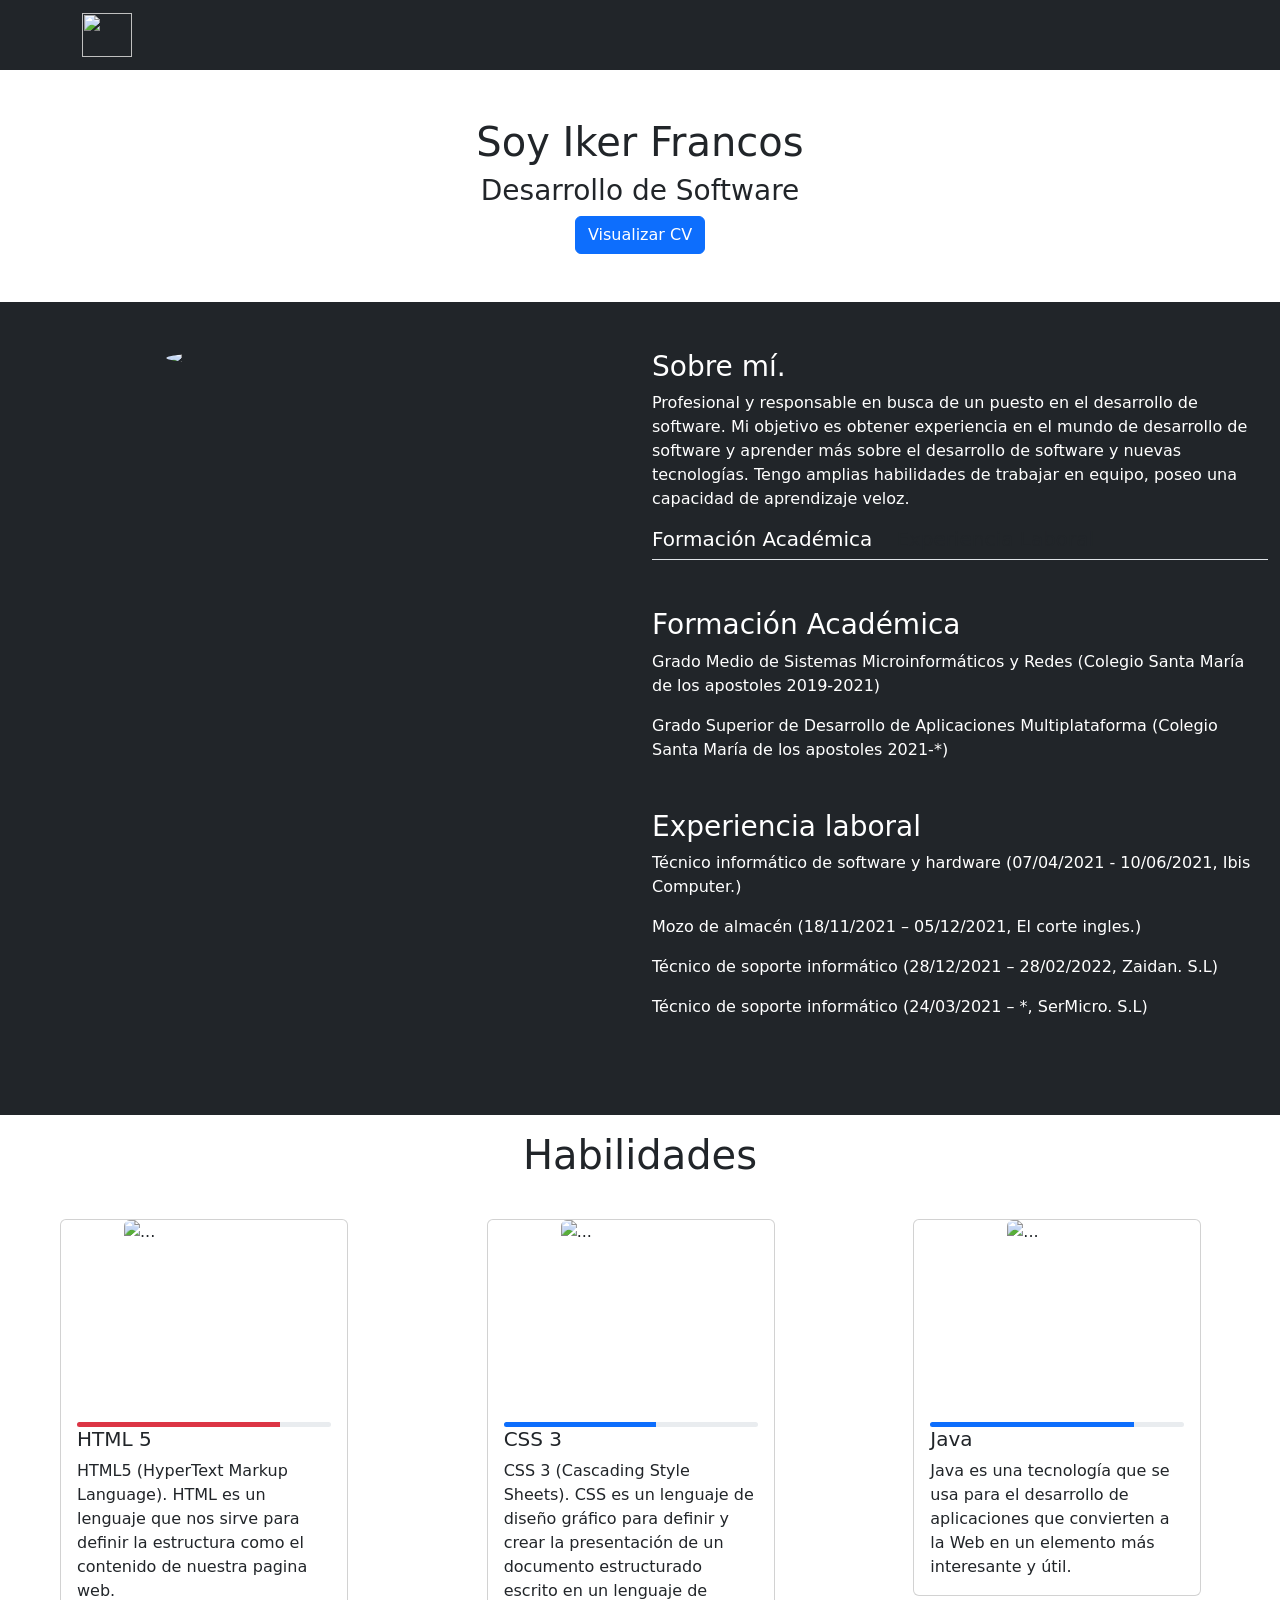
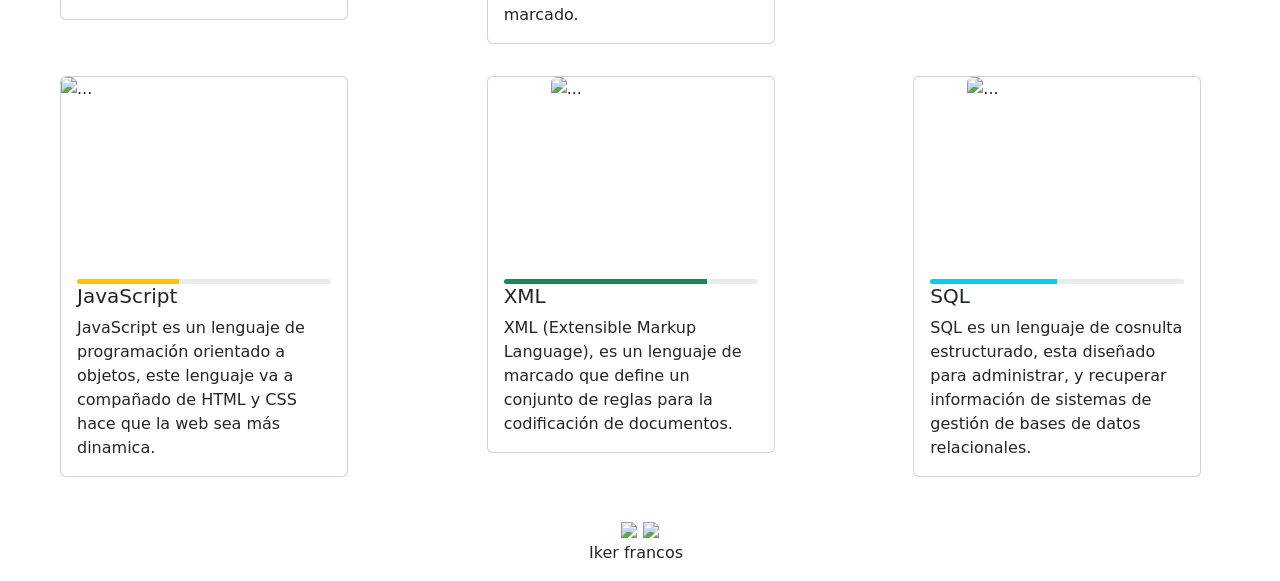
==== index.html @ 859ed900 "Cambios" ====
<!DOCTYPE html>
<html> 
<head>
    <meta charset="utf-8">
    <meta name="viewport" content="width=device-width, initial-scale=1">
    <title>Iker Francos</title>
    <link href="https://cdn.jsdelivr.net/npm/bootstrap@5.1.3/dist/css/bootstrap.min.css" rel="stylesheet" integrity="sha384-1BmE4kWBq78iYhFldvKuhfTAU6auU8tT94WrHftjDbrCEXSU1oBoqyl2QvZ6jIW3" crossorigin="anonymous">
    <link rel="stylesheet" type="text/css" href="hoja.css">
    <!-- JavaScript Bundle with Popper -->
    <script src="https://cdn.jsdelivr.net/npm/bootstrap@5.1.3/dist/js/bootstrap.bundle.min.js" integrity="sha384-ka7Sk0Gln4gmtz2MlQnikT1wXgYsOg+OMhuP+IlRH9sENBO0LRn5q+8nbTov4+1p" crossorigin="anonymous"></script>
    <script type="text/javascript" src="hoja.js"></script>
    <link rel="icon" href="iconos/iconoPrincipal.png">
</head>
<body>
    <nav class="navbar bg-dark">
        <div class="container">
          <a class="navbar-brand" href="#">
            <img src="iconos/iconoPrincipal.png" alt="" width="50" height="44">
          </a>
        </div>
    </nav>
    <div class="container-fluid" id="imagen_fondo">
        <div class="row">
            <div class="col-12 my-5 justify-content-center">
                <h1 class="text-center">Soy Iker Francos</h1>
                <h3 class="text-center">Desarrollo de Software</h3>
                <div class="d-flex justify-content-center">
                    <a  class="btn btn-primary" href="IkerFrancosBarreales.pdf" target="_blank"  download="IkerFrancosBarreales.pdf">Visualizar CV</a>
                </div>
            </div>
        </div>
    </div>


    <div class="container-fluid">
        <div class="row bg-dark">
            <div class="col-12 col-lg-6  ">
                <img src="FotoCarnet.JPG" class="rounded mx-auto d-block w-50 h-70 rounded-circle my-5">
            </div>
            <div class="col-12 col-lg-6 my-5">
                <h3 style="color: #fff;">Sobre mí.</h3>
                <p style="color: #fff;">Profesional y responsable en busca de un puesto en el desarrollo de software. Mi objetivo es obtener experiencia en el mundo de desarrollo de software y aprender más sobre el desarrollo de software y nuevas tecnologías. Tengo amplias habilidades de trabajar en equipo, poseo una capacidad de aprendizaje veloz. 
                </p>
                <ul class="nav nav-tabs" id="listaUl">
                    <li class="nav-item" style="color: #fff;" onclick="mostrarFormacion()" id="formacionTitulo"><h5>Formación Académica</h5></li>
                    <li class="nav-item px-4" onclick="mostrarExperiencia()" id="experienciaTitulo"><h5>Experiencia Laboral</h5></li>
                </ul>
                <div class="my-5" id="formacion">
                    <h3 style="color: #fff;">Formación Académica</h3>
                    <p style="color: #fff;">Grado Medio de Sistemas Microinformáticos y Redes (Colegio Santa María de los apostoles 2019-2021)</p>
                    <p style="color: #fff;">Grado Superior de Desarrollo de Aplicaciones Multiplataforma (Colegio Santa María de los apostoles 2021-*)</p>
                </div>

                <div class="my-5" id="experiencia">
                    <h3 style="color: #fff;">Experiencia laboral</h3>
                    <p style="color: #fff;">Técnico informático de software y hardware (07/04/2021 - 10/06/2021, Ibis Computer.)</p>
                    <p style="color: #fff;">Mozo de almacén (18/11/2021 – 05/12/2021, El corte ingles.)</p>
                    <p style="color: #fff;">Técnico de soporte informático (28/12/2021 – 28/02/2022, Zaidan. S.L)</p>
                    <p style="color: #fff;">Técnico de soporte informático (24/03/2021 – *, SerMicro. S.L)</p>
                </div>
            </div>
        </div>
    </div>

    <div class="container-fluid" id="imagen_fondo-habilidades">

        <div class="row">
            <div class="col-12 text-center my-3">
                <h1>Habilidades</h1> </div>
        </div>

        <div class="row">
            <div class="col-12 col-md-6 col-lg-4">
                <div class="card ms-5 my-3" style="width: 18rem;">
                    <img src="imagenes/htmlimagen.png" class="card-img-top rounded mx-auto d-block" alt="..." style="height: 186px; width: 160px; ">
                    <div class="card-body">
                        <div class="progress" style="height: 5px;">
                            <div class="progress-bar bg-danger" role="progressbar" style="width: 80%;" aria-valuenow="25" aria-valuemin="0" aria-valuemax="100"></div>
                        </div>
                        <h5 class="card-title">HTML 5</h5>
                        <p class="card-text">HTML5 (HyperText Markup Language). HTML es un lenguaje que nos sirve para definir la estructura como el contenido de nuestra pagina web.</p>
                    </div>
                </div>
            </div>
            <div class="col-12 col-md-6 col-lg-4">
                <div class="card ms-5 my-3" style="width: 18rem;">
                    <img src="imagenes/cssimagen.png" class="card-img-top rounded mx-auto d-block" alt="..." style="height: 186px; width: 140px;">
                    <div class="card-body">
                        <div class="progress" style="height: 5px;">
                            <div class="progress-bar" role="progressbar" style="width: 60%;" aria-valuenow="25" aria-valuemin="0" aria-valuemax="100"></div>
                        </div>
                        <h5 class="card-title">CSS 3</h5>
                        <p class="card-text">CSS 3 (Cascading Style Sheets). CSS es un lenguaje de diseño gráfico para definir y crear la presentación de un documento estructurado escrito en un lenguaje de marcado. </p>
                    </div>
                </div>
            </div>
            <div class="col-12 col-md-6 col-lg-4">
                <div class="card ms-5 my-3" style="width: 18rem;">
                    <img src="imagenes/Javaimagen.png" class="card-img-top rounded mx-auto d-block" alt="..." style="height: 186px; width: 100px;">

                    <div class="card-body">
                        <div class="progress" style="height: 5px;">
                            <div class="progress-bar bg-secundary" role="progressbar" style="width: 80%;" aria-valuenow="25" aria-valuemin="0" aria-valuemax="100"></div>
                        </div>
                        <h5 class="card-title">Java</h5>
                        <p class="card-text">Java es una tecnología que se usa para el desarrollo de aplicaciones que convierten a la Web en un elemento más interesante y útil.</p>
                    </div>
                </div>
            </div>
           <div class="col-12 col-md-6 col-lg-4">
            <div class="card ms-5 my-3" style="width: 18rem;">
                <img src="imagenes/javascriptimagen.png" class="card-img-top rounded mx-auto d-block" alt="..." style="height: 186px; width: 300px;">
                <div class="card-body">
                    <div class="progress" style="height: 5px;">
                        <div class="progress-bar bg-warning" role="progressbar" style="width: 40%;" aria-valuenow="25" aria-valuemin="0" aria-valuemax="100"></div>
                    </div>
                    <h5 class="card-title">JavaScript</h5>
                    <p class="card-text">JavaScript es un lenguaje de programación orientado a objetos, este lenguaje va a compañado de HTML y CSS hace que la web sea más dinamica.</p>
                </div>
              </div>
            </div>
            <div class="col-12 col-md-6 col-lg-4">
                <div class="card ms-5 my-3" style="width: 18rem;">
                    <img src="imagenes/imagenxml.png" class="card-img-top rounded mx-auto d-block" alt="..." style="height: 186px; width: 160px;">
                    <div class="card-body">
                        <div class="progress" style="height: 5px;">
                            <div class="progress-bar bg-success" role="progressbar" style="width: 80%;" aria-valuenow="25" aria-valuemin="0" aria-valuemax="100"></div>
                        </div>
                        <h5 class="card-title">XML</h5>
                        <p class="card-text">XML (Extensible Markup Language), es un lenguaje de marcado que define un conjunto de reglas para la codificación de documentos.</p>
                    </div>
                  </div>
            </div>
            <div class="col-12 col-md-6 col-lg-4">
                <div class="card ms-5 my-3" style="width: 18rem;">
                    <img src="imagenes/SQLimagen.png" class="card-img-top rounded mx-auto d-block" alt="..."style="height: 186px; width: 180px;">
                    <div class="card-body">
                        <div class="progress" style="height: 5px;">
                            <div class="progress-bar bg-info" role="progressbar" style="width: 50%;" aria-valuenow="25" aria-valuemin="0" aria-valuemax="100"></div>
                        </div>
                        <h5 class="card-title">SQL</h5>
                        <p class="card-text">SQL es un lenguaje de cosnulta estructurado, esta diseñado para administrar, y recuperar información de sistemas de gestión de bases de datos relacionales.</p>
                    </div>
                  </div>
            </div>
        </div>
    </div>
    <div class="container-fluid">
        <div class="row">
            <div class="col-12 text-center mt-4">
                <a href="https://github.com/swiker16" target="_blank"><img src="iconos/iconoGit.png"></a>
                <a href="https://www.linkedin.com/in/iker-francos-216409196/" target="_blank"><img src="iconos/iconoLinkedin.png"></a>
            </div>
            <div class="row">
                <div class="col-12 text-center mx-2">
                    <p>Iker francos</p>

                </div>
            </div>
        </div>
    </div>

</body>
</html>
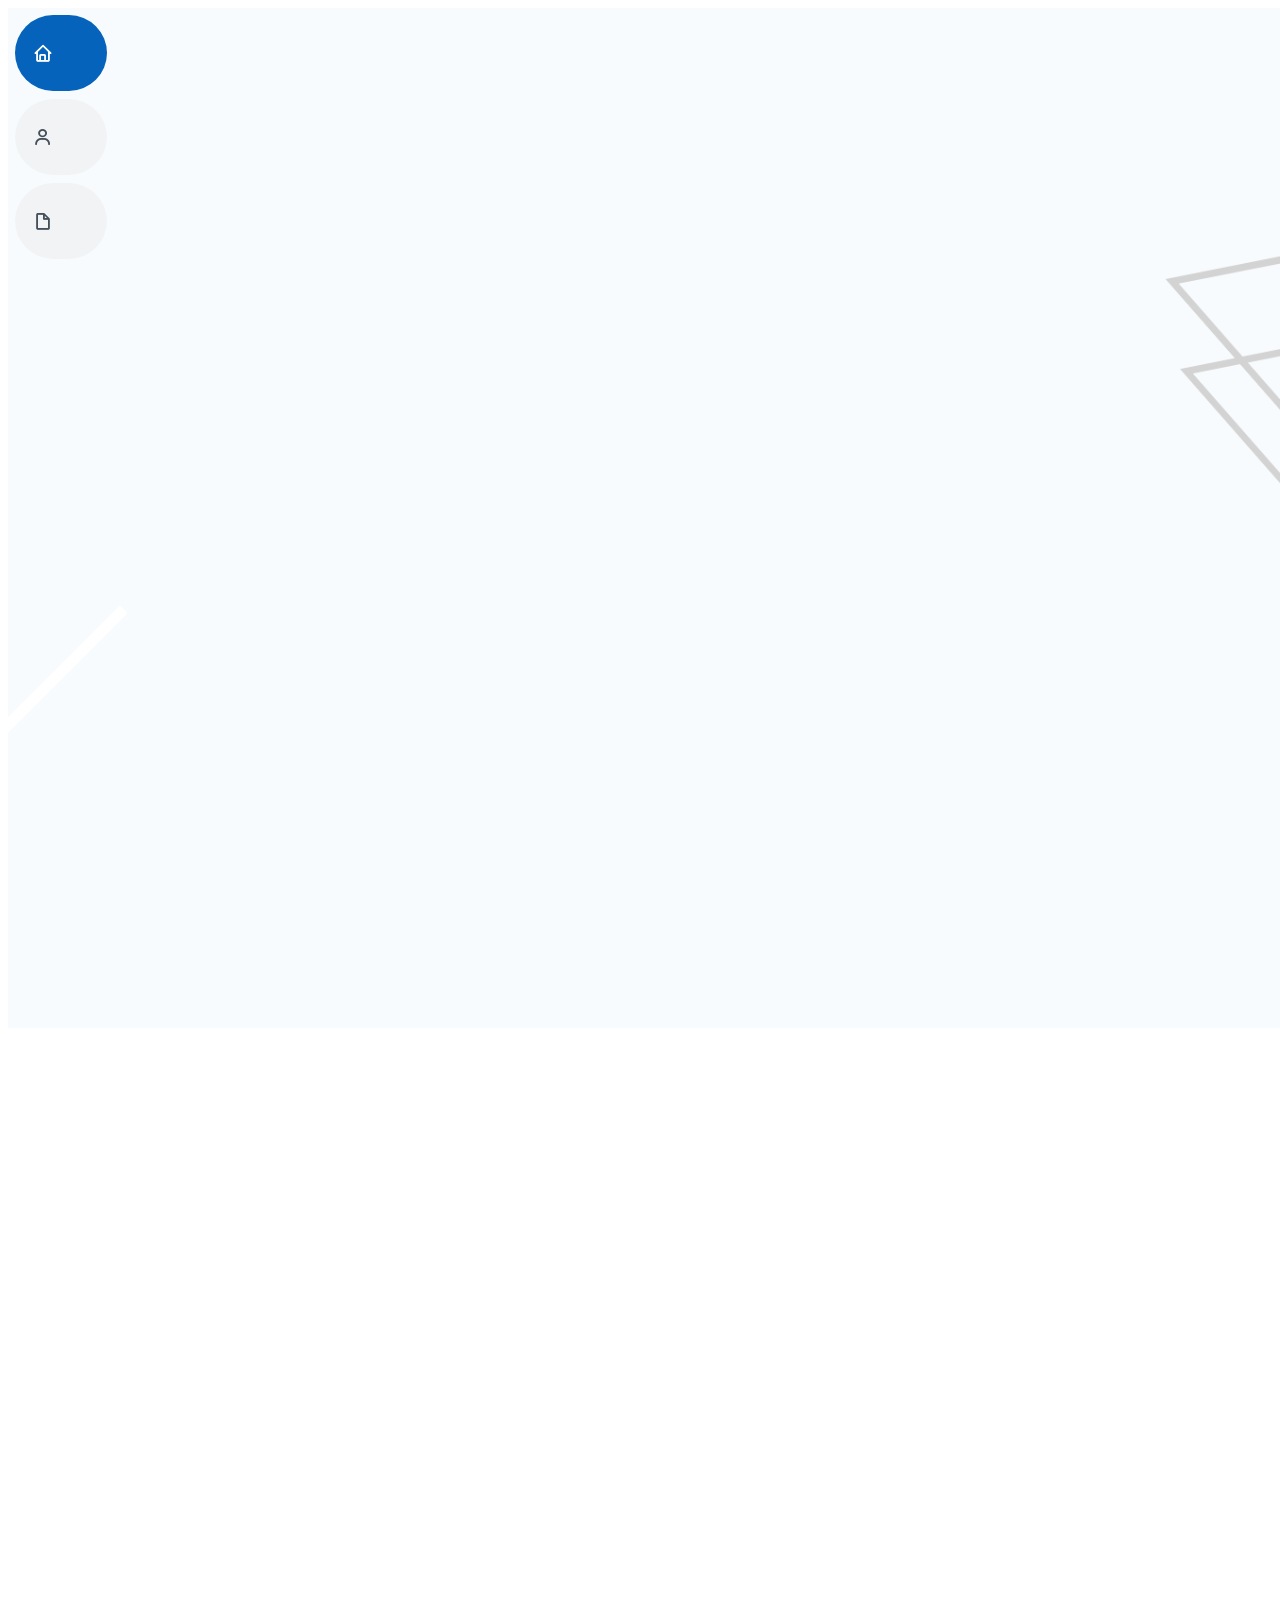
==== commit aec87112: "new portfolio" ====
--- a/index.html
+++ b/index.html
@@ -1,164 +1,268 @@
 <!DOCTYPE html>
-<html> 
+<html lang="en">
+
 <head>
-    <meta charset="utf-8">
-    <meta name="viewport" content="width=device-width, initial-scale=1">
-    <title>Iker Francos</title>
-    <link href="https://cdn.jsdelivr.net/npm/bootstrap@5.1.3/dist/css/bootstrap.min.css" rel="stylesheet" integrity="sha384-1BmE4kWBq78iYhFldvKuhfTAU6auU8tT94WrHftjDbrCEXSU1oBoqyl2QvZ6jIW3" crossorigin="anonymous">
-    <link rel="stylesheet" type="text/css" href="hoja.css">
-    <!-- JavaScript Bundle with Popper -->
-    <script src="https://cdn.jsdelivr.net/npm/bootstrap@5.1.3/dist/js/bootstrap.bundle.min.js" integrity="sha384-ka7Sk0Gln4gmtz2MlQnikT1wXgYsOg+OMhuP+IlRH9sENBO0LRn5q+8nbTov4+1p" crossorigin="anonymous"></script>
-    <script type="text/javascript" src="hoja.js"></script>
-    <link rel="icon" href="iconos/iconoPrincipal.png">
+  <meta charset="utf-8">
+  <meta content="width=device-width, initial-scale=1.0" name="viewport">
+
+  <title>Portfolio - Iker Francos</title>
+  <meta content="" name="description">
+  <meta content="" name="keywords">
+
+  <!-- Favicons -->
+  <link href="assets/img/iconoPrincipal.png" rel="icon">
+  
+
+  <!-- Google Fonts -->
+  <link href="https://fonts.googleapis.com/css?family=Open+Sans:300,300i,400,400i,600,600i,700,700i|Raleway:300,300i,400,400i,500,500i,600,600i,700,700i|Poppins:300,300i,400,400i,500,500i,600,600i,700,700i" rel="stylesheet">
+
+  <!-- Vendor CSS Files -->
+  <link href="assets/vendor/aos/aos.css" rel="stylesheet">
+  <link href="assets/vendor/bootstrap/css/bootstrap.min.css" rel="stylesheet">
+  <link href="assets/vendor/bootstrap-icons/bootstrap-icons.css" rel="stylesheet">
+  <link href="assets/vendor/boxicons/css/boxicons.min.css" rel="stylesheet">
+  <link href="assets/vendor/glightbox/css/glightbox.min.css" rel="stylesheet">
+  <link href="assets/vendor/swiper/swiper-bundle.min.css" rel="stylesheet">
+
+  <!-- Template Main CSS File -->
+  <link href="assets/css/style.css" rel="stylesheet">
+
+  <!-- =======================================================
+  * Template Name: MyResume
+  * Updated: Sep 18 2023 with Bootstrap v5.3.2
+  * Template URL: https://bootstrapmade.com/free-html-bootstrap-template-my-resume/
+  * Author: BootstrapMade.com
+  * License: https://bootstrapmade.com/license/
+  ======================================================== -->
 </head>
+
 <body>
-    <nav class="navbar bg-dark">
-        <div class="container">
-          <a class="navbar-brand" href="#">
-            <img src="iconos/iconoPrincipal.png" alt="" width="50" height="44">
-          </a>
-        </div>
-    </nav>
-    <div class="container-fluid" id="imagen_fondo">
+
+  <!-- ======= Mobile nav toggle button ======= -->
+  <!-- <button type="button" class="mobile-nav-toggle d-xl-none"><i class="bi bi-list mobile-nav-toggle"></i></button> -->
+  <i class="bi bi-list mobile-nav-toggle d-lg-none"></i>
+  <!-- ======= Header ======= -->
+  <header id="header" class="d-flex flex-column justify-content-center">
+
+    <nav id="navbar" class="navbar nav-menu">
+      <ul>
+        <li><a href="#hero" class="nav-link scrollto active"><i class="bx bx-home"></i> <span>Home</span></a></li>
+        <li><a href="#about" class="nav-link scrollto"><i class="bx bx-user"></i> <span>About</span></a></li>
+        <li><a href="#resume" class="nav-link scrollto"><i class="bx bx-file-blank"></i> <span>Resume</span></a></li>
+      </ul>
+    </nav><!-- .nav-menu -->
+
+  </header><!-- End Header -->
+
+  <!-- ======= Hero Section ======= -->
+  <section id="hero" class="d-flex flex-column justify-content-center">
+    <div class="container" data-aos="zoom-in" data-aos-delay="100">
+      <h1>Iker Francos</h1>
+      <p>I'm <span class="typed" data-typed-items="Developer Software, Web Developer"></span></p>
+      <div class="social-links">
+        <a href="https://www.linkedin.com/in/iker-francos-216409196/" target="_blank" class="linkedin"><i class="bx bxl-linkedin"></i></a>
+      </div>
+    </div>
+  </section><!-- End Hero -->
+
+  <main id="main">
+
+    <!-- ======= About Section ======= -->
+    <section id="about" class="about">
+      <div class="container" data-aos="fade-up">
+
+        <div class="section-title">
+          <h2>About</h2>
+          <p class="my-4">I consider myself a proactive person, I really like to learn new technologies and work in a team, 
+            flexibility when it comes to constant environmental changes, responsibility, 
+            self-taught and commitment to the team, willing to face new challenges with the aim of continuing to grow.</p>
+
+            <p class="my-4">My training focusses more on software development more specifically on the web, 
+              but I am also passionate about the world of mobile and desktop application development,
+               that's why I like to have training in everything.</p>
+            
+            <p class="my-4">The goal I want to achieve is to have experience in the world of development and create a large base of the knowledge acquired.</p>
+        </div>
+
         <div class="row">
-            <div class="col-12 my-5 justify-content-center">
-                <h1 class="text-center">Soy Iker Francos</h1>
-                <h3 class="text-center">Desarrollo de Software</h3>
-                <div class="d-flex justify-content-center">
-                    <a  class="btn btn-primary" href="IkerFrancosBarreales.pdf" target="_blank"  download="IkerFrancosBarreales.pdf">Visualizar CV</a>
-                </div>
-            </div>
-        </div>
-    </div>
-
-
-    <div class="container-fluid">
-        <div class="row bg-dark">
-            <div class="col-12 col-lg-6  ">
-                <img src="FotoCarnet.JPG" class="rounded mx-auto d-block w-50 h-70 rounded-circle my-5">
-            </div>
-            <div class="col-12 col-lg-6 my-5">
-                <h3 style="color: #fff;">Sobre mí.</h3>
-                <p style="color: #fff;">Profesional y responsable en busca de un puesto en el desarrollo de software. Mi objetivo es obtener experiencia en el mundo de desarrollo de software y aprender más sobre el desarrollo de software y nuevas tecnologías. Tengo amplias habilidades de trabajar en equipo, poseo una capacidad de aprendizaje veloz. 
-                </p>
-                <ul class="nav nav-tabs" id="listaUl">
-                    <li class="nav-item" style="color: #fff;" onclick="mostrarFormacion()" id="formacionTitulo"><h5>Formación Académica</h5></li>
-                    <li class="nav-item px-4" onclick="mostrarExperiencia()" id="experienciaTitulo"><h5>Experiencia Laboral</h5></li>
+          <div class="col-lg-4">
+            <img src="assets/img/perfil.jpg" class="img-fluid px-5" alt="">
+          </div>
+          <div class="col-lg-8 pt-4 pt-lg-0 content">
+            <h3>Developer Software &amp; Web Developer.</h3>
+            <div class="row my-5">
+              <div class="col-lg-6">
+                <ul>
+                  <li><i class="bi bi-chevron-right"></i> <strong>Birthday:</strong> <span>26 December 2002</span></li>
+                  <li><i class="bi bi-chevron-right"></i> <strong>City:</strong> <span>Leganés, Madrid, Spain</span></li>
+                  <li><i class="bi bi-chevron-right"></i> <strong>Phone:</strong> <span>+34 633 74 82 07</span></li>
                 </ul>
-                <div class="my-5" id="formacion">
-                    <h3 style="color: #fff;">Formación Académica</h3>
-                    <p style="color: #fff;">Grado Medio de Sistemas Microinformáticos y Redes (Colegio Santa María de los apostoles 2019-2021)</p>
-                    <p style="color: #fff;">Grado Superior de Desarrollo de Aplicaciones Multiplataforma (Colegio Santa María de los apostoles 2021-*)</p>
-                </div>
-
-                <div class="my-5" id="experiencia">
-                    <h3 style="color: #fff;">Experiencia laboral</h3>
-                    <p style="color: #fff;">Técnico informático de software y hardware (07/04/2021 - 10/06/2021, Ibis Computer.)</p>
-                    <p style="color: #fff;">Mozo de almacén (18/11/2021 – 05/12/2021, El corte ingles.)</p>
-                    <p style="color: #fff;">Técnico de soporte informático (28/12/2021 – 28/02/2022, Zaidan. S.L)</p>
-                    <p style="color: #fff;">Técnico de soporte informático (24/03/2021 – *, SerMicro. S.L)</p>
-                </div>
-            </div>
-        </div>
-    </div>
-
-    <div class="container-fluid" id="imagen_fondo-habilidades">
+              </div>
+              <div class="col-lg-6">
+                <ul>
+                  <li><i class="bi bi-chevron-right"></i> <strong>Age:</strong> <span>20</span></li>
+                  <li><i class="bi bi-chevron-right"></i> <strong>Email:</strong> <span>ikerfrancos008@gmail.com</span></li>
+                </ul>
+              </div>
+            </div>
+          </div>
+        </div>
+
+      </div>
+    </section><!-- End About Section -->
+
+  
+    <!-- ======= Skills Section ======= -->
+    <section id="skills" class="skills section-bg">
+      <div class="container" data-aos="fade-up">
+
+        <div class="section-title">
+          <h2>Skills</h2>
+        </div>
+
+        <div class="row skills-content">
+
+          <div class="col-lg-6">
+
+            <div class="progress">
+              <span class="skill">HTML <i class="val">90%</i></span>
+              <div class="progress-bar-wrap">
+                <div class="progress-bar" role="progressbar" aria-valuenow="90" aria-valuemin="0" aria-valuemax="100"></div>
+              </div>
+            </div>
+
+            <div class="progress">
+              <span class="skill">CSS <i class="val">70%</i></span>
+              <div class="progress-bar-wrap">
+                <div class="progress-bar" role="progressbar" aria-valuenow="70" aria-valuemin="0" aria-valuemax="100"></div>
+              </div>
+            </div>
+
+            <div class="progress">
+              <span class="skill">JavaScript <i class="val">55%</i></span>
+              <div class="progress-bar-wrap">
+                <div class="progress-bar" role="progressbar" aria-valuenow="55" aria-valuemin="0" aria-valuemax="100"></div>
+              </div>
+            </div>
+
+            <div class="progress">
+              <span class="skill">SQL <i class="val">75%</i></span>
+              <div class="progress-bar-wrap">
+                <div class="progress-bar" role="progressbar" aria-valuenow="75" aria-valuemin="0" aria-valuemax="100"></div>
+              </div>
+            </div>
+
+          </div>
+
+          <div class="col-lg-6">
+
+            <div class="progress">
+              <span class="skill">PHP <i class="val">60%</i></span>
+              <div class="progress-bar-wrap">
+                <div class="progress-bar" role="progressbar" aria-valuenow="60" aria-valuemin="0" aria-valuemax="100"></div>
+              </div>
+            </div>
+
+            <div class="progress">
+              <span class="skill">Java <i class="val">90%</i></span>
+              <div class="progress-bar-wrap">
+                <div class="progress-bar" role="progressbar" aria-valuenow="90" aria-valuemin="0" aria-valuemax="100"></div>
+              </div>
+            </div>
+
+            <div class="progress">
+              <span class="skill">Spring boot <i class="val">75%</i></span>
+              <div class="progress-bar-wrap">
+                <div class="progress-bar" role="progressbar" aria-valuenow="75" aria-valuemin="0" aria-valuemax="100"></div>
+              </div>
+            </div>
+
+            <div class="progress">
+              <span class="skill">C# <i class="val">55%</i></span>
+              <div class="progress-bar-wrap">
+                <div class="progress-bar" role="progressbar" aria-valuenow="55" aria-valuemin="0" aria-valuemax="100"></div>
+              </div>
+            </div>
+
+          </div>
+
+        </div>
+
+      </div>
+    </section><!-- End Skills Section -->
+
+    <!-- ======= Resume Section ======= -->
+    <section id="resume" class="resume">
+      <div class="container" data-aos="fade-up">
+
+        <div class="section-title">
+          <h2>Resume</h2>
+        </div>
 
         <div class="row">
-            <div class="col-12 text-center my-3">
-                <h1>Habilidades</h1> </div>
-        </div>
-
-        <div class="row">
-            <div class="col-12 col-md-6 col-lg-4">
-                <div class="card ms-5 my-3" style="width: 18rem;">
-                    <img src="imagenes/htmlimagen.png" class="card-img-top rounded mx-auto d-block" alt="..." style="height: 186px; width: 160px; ">
-                    <div class="card-body">
-                        <div class="progress" style="height: 5px;">
-                            <div class="progress-bar bg-danger" role="progressbar" style="width: 80%;" aria-valuenow="25" aria-valuemin="0" aria-valuemax="100"></div>
-                        </div>
-                        <h5 class="card-title">HTML 5</h5>
-                        <p class="card-text">HTML5 (HyperText Markup Language). HTML es un lenguaje que nos sirve para definir la estructura como el contenido de nuestra pagina web.</p>
-                    </div>
-                </div>
-            </div>
-            <div class="col-12 col-md-6 col-lg-4">
-                <div class="card ms-5 my-3" style="width: 18rem;">
-                    <img src="imagenes/cssimagen.png" class="card-img-top rounded mx-auto d-block" alt="..." style="height: 186px; width: 140px;">
-                    <div class="card-body">
-                        <div class="progress" style="height: 5px;">
-                            <div class="progress-bar" role="progressbar" style="width: 60%;" aria-valuenow="25" aria-valuemin="0" aria-valuemax="100"></div>
-                        </div>
-                        <h5 class="card-title">CSS 3</h5>
-                        <p class="card-text">CSS 3 (Cascading Style Sheets). CSS es un lenguaje de diseño gráfico para definir y crear la presentación de un documento estructurado escrito en un lenguaje de marcado. </p>
-                    </div>
-                </div>
-            </div>
-            <div class="col-12 col-md-6 col-lg-4">
-                <div class="card ms-5 my-3" style="width: 18rem;">
-                    <img src="imagenes/Javaimagen.png" class="card-img-top rounded mx-auto d-block" alt="..." style="height: 186px; width: 100px;">
-
-                    <div class="card-body">
-                        <div class="progress" style="height: 5px;">
-                            <div class="progress-bar bg-secundary" role="progressbar" style="width: 80%;" aria-valuenow="25" aria-valuemin="0" aria-valuemax="100"></div>
-                        </div>
-                        <h5 class="card-title">Java</h5>
-                        <p class="card-text">Java es una tecnología que se usa para el desarrollo de aplicaciones que convierten a la Web en un elemento más interesante y útil.</p>
-                    </div>
-                </div>
-            </div>
-           <div class="col-12 col-md-6 col-lg-4">
-            <div class="card ms-5 my-3" style="width: 18rem;">
-                <img src="imagenes/javascriptimagen.png" class="card-img-top rounded mx-auto d-block" alt="..." style="height: 186px; width: 300px;">
-                <div class="card-body">
-                    <div class="progress" style="height: 5px;">
-                        <div class="progress-bar bg-warning" role="progressbar" style="width: 40%;" aria-valuenow="25" aria-valuemin="0" aria-valuemax="100"></div>
-                    </div>
-                    <h5 class="card-title">JavaScript</h5>
-                    <p class="card-text">JavaScript es un lenguaje de programación orientado a objetos, este lenguaje va a compañado de HTML y CSS hace que la web sea más dinamica.</p>
-                </div>
-              </div>
-            </div>
-            <div class="col-12 col-md-6 col-lg-4">
-                <div class="card ms-5 my-3" style="width: 18rem;">
-                    <img src="imagenes/imagenxml.png" class="card-img-top rounded mx-auto d-block" alt="..." style="height: 186px; width: 160px;">
-                    <div class="card-body">
-                        <div class="progress" style="height: 5px;">
-                            <div class="progress-bar bg-success" role="progressbar" style="width: 80%;" aria-valuenow="25" aria-valuemin="0" aria-valuemax="100"></div>
-                        </div>
-                        <h5 class="card-title">XML</h5>
-                        <p class="card-text">XML (Extensible Markup Language), es un lenguaje de marcado que define un conjunto de reglas para la codificación de documentos.</p>
-                    </div>
-                  </div>
-            </div>
-            <div class="col-12 col-md-6 col-lg-4">
-                <div class="card ms-5 my-3" style="width: 18rem;">
-                    <img src="imagenes/SQLimagen.png" class="card-img-top rounded mx-auto d-block" alt="..."style="height: 186px; width: 180px;">
-                    <div class="card-body">
-                        <div class="progress" style="height: 5px;">
-                            <div class="progress-bar bg-info" role="progressbar" style="width: 50%;" aria-valuenow="25" aria-valuemin="0" aria-valuemax="100"></div>
-                        </div>
-                        <h5 class="card-title">SQL</h5>
-                        <p class="card-text">SQL es un lenguaje de cosnulta estructurado, esta diseñado para administrar, y recuperar información de sistemas de gestión de bases de datos relacionales.</p>
-                    </div>
-                  </div>
-            </div>
-        </div>
-    </div>
-    <div class="container-fluid">
-        <div class="row">
-            <div class="col-12 text-center mt-4">
-                <a href="https://github.com/swiker16" target="_blank"><img src="iconos/iconoGit.png"></a>
-                <a href="https://www.linkedin.com/in/iker-francos-216409196/" target="_blank"><img src="iconos/iconoLinkedin.png"></a>
-            </div>
-            <div class="row">
-                <div class="col-12 text-center mx-2">
-                    <p>Iker francos</p>
-
-                </div>
-            </div>
-        </div>
-    </div>
+          <div class="col-5">
+            <h3 class="resume-title">Education</h3>
+            <div class="resume-item">
+              <h4>Microcomputer Systems and Networks Technician</h4>
+              <h5>2019 - 2021</h5>
+              <p><em>Colegio Santa María de los Apostoles, Madrid, Spain</em></p>
+            </div>
+            <div class="resume-item">
+              <h4>Senior Technician in Multiplatform Application Development</h4>
+              <h5>2021 - 2023</h5>
+              <p><em>Colegio Santa María de los Apostoles, Madrid, Spain</em></p>
+            </div>
+          </div>
+        
+          <div class="col-6">
+            <h3 class="resume-title">Professional Experience</h3>
+            <div class="resume-item">
+              <h4>Software Development Trainee</h4>
+              <h5>2023 May - Present</h5>
+              <p><em>Santander Digital Services, Madrid, Spain </em></p>
+              <ul>
+                <li>Create microservices in Spring Boot and Spring Darwin.</li>
+                <li>Communication of microservices with an event bus in Apache Kafka.</li>
+                <li>Do unit tests with Mockito, Junit and Mockito static.</li>
+                <li>Using the Apache JMeter to do load tests to analyse and measure the performance of microservices.</li>
+              </ul>
+            </div>
+            <div class="resume-item">
+              <h4>Computer Technician</h4>
+              <h5>2022 March - 2023 April</h5>
+              <p><em>SerMicro, Madrid, Spain</em></p>
+              <ul>
+                <li>Face-to-face technical support (weekends and holidays).</li>
+                <li>Resolve incidents with the ticketing service-now tool.</li>
+                <li>Equipment configuration for the user.</li>
+                <li>Check hardware.</li>
+              </ul>
+            </div>
+          </div>
+        </div>
+      </div>
+
+      </div>
+    </section><!-- End Resume Section -->
+
+  </main><!-- End #main -->
+
+  <div id="preloader"></div>
+  <a href="#" class="back-to-top d-flex align-items-center justify-content-center"><i class="bi bi-arrow-up-short"></i></a>
+
+  <!-- Vendor JS Files -->
+  <script src="assets/vendor/purecounter/purecounter_vanilla.js"></script>
+  <script src="assets/vendor/aos/aos.js"></script>
+  <script src="assets/vendor/bootstrap/js/bootstrap.bundle.min.js"></script>
+  <script src="assets/vendor/glightbox/js/glightbox.min.js"></script>
+  <script src="assets/vendor/isotope-layout/isotope.pkgd.min.js"></script>
+  <script src="assets/vendor/swiper/swiper-bundle.min.js"></script>
+  <script src="assets/vendor/typed.js/typed.umd.js"></script>
+  <script src="assets/vendor/waypoints/noframework.waypoints.js"></script>
+
+  <!-- Template Main JS File -->
+  <script src="assets/js/main.js"></script>
 
 </body>
+
 </html>
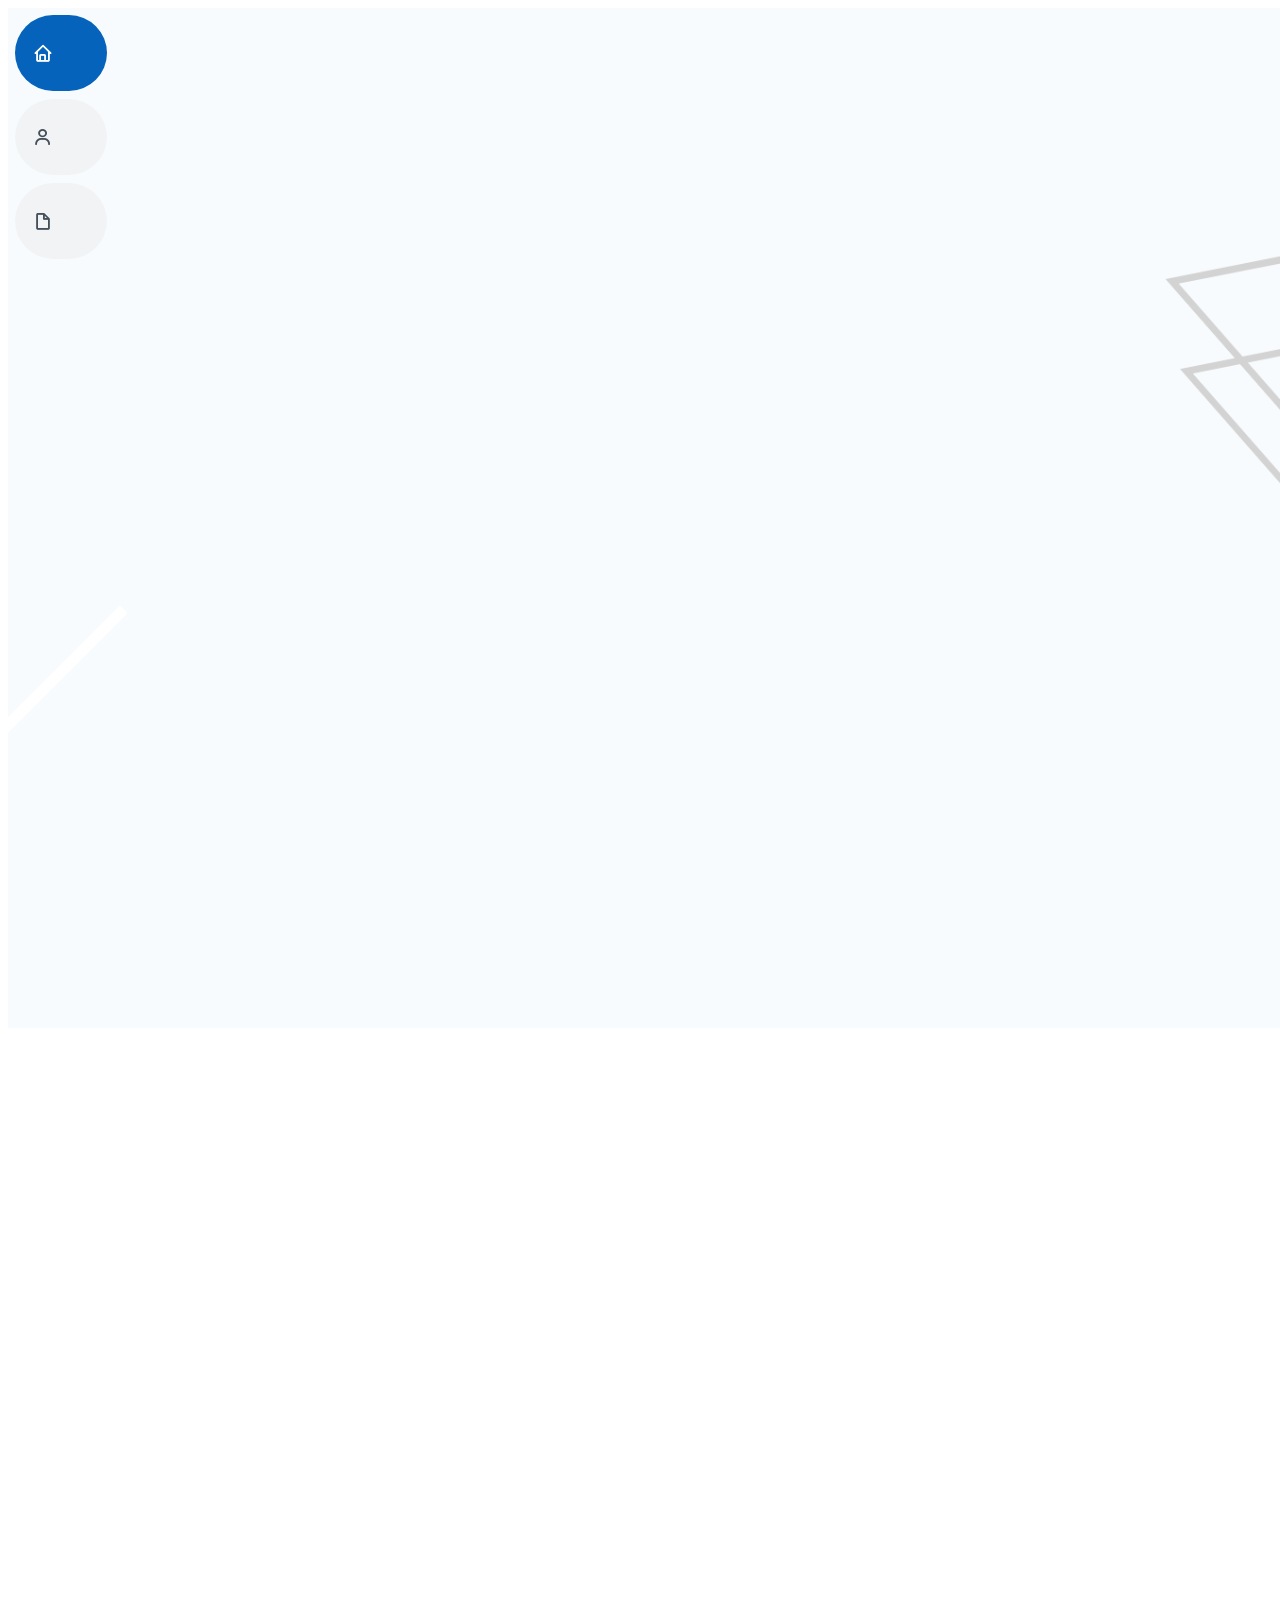
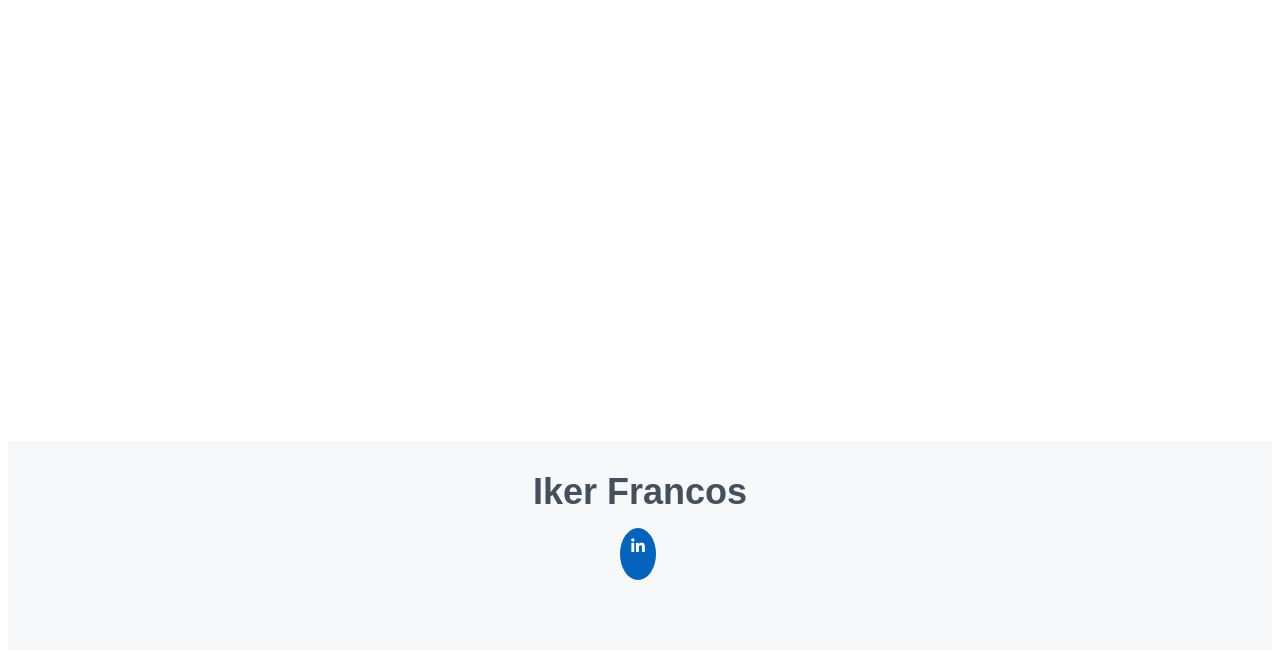
==== commit 1b23bf3c: "add footer" ====
--- a/index.html
+++ b/index.html
@@ -200,7 +200,7 @@
         </div>
 
         <div class="row">
-          <div class="col-5">
+          <div class="col-lg-5">
             <h3 class="resume-title">Education</h3>
             <div class="resume-item">
               <h4>Microcomputer Systems and Networks Technician</h4>
@@ -214,7 +214,7 @@
             </div>
           </div>
         
-          <div class="col-6">
+          <div class="col-lg-6">
             <h3 class="resume-title">Professional Experience</h3>
             <div class="resume-item">
               <h4>Software Development Trainee</h4>
@@ -246,6 +246,15 @@
     </section><!-- End Resume Section -->
 
   </main><!-- End #main -->
+    <!-- ======= Footer ======= -->
+    <footer id="footer">
+      <div class="container">
+        <h3>Iker Francos</h3>
+        <div class="social-links">
+          <a href="https://www.linkedin.com/in/iker-francos-216409196/" class="linkedin"><i class="bx bxl-linkedin"></i></a>
+        </div>
+      </div>
+    </footer><!-- End Footer -->
 
   <div id="preloader"></div>
   <a href="#" class="back-to-top d-flex align-items-center justify-content-center"><i class="bi bi-arrow-up-short"></i></a>
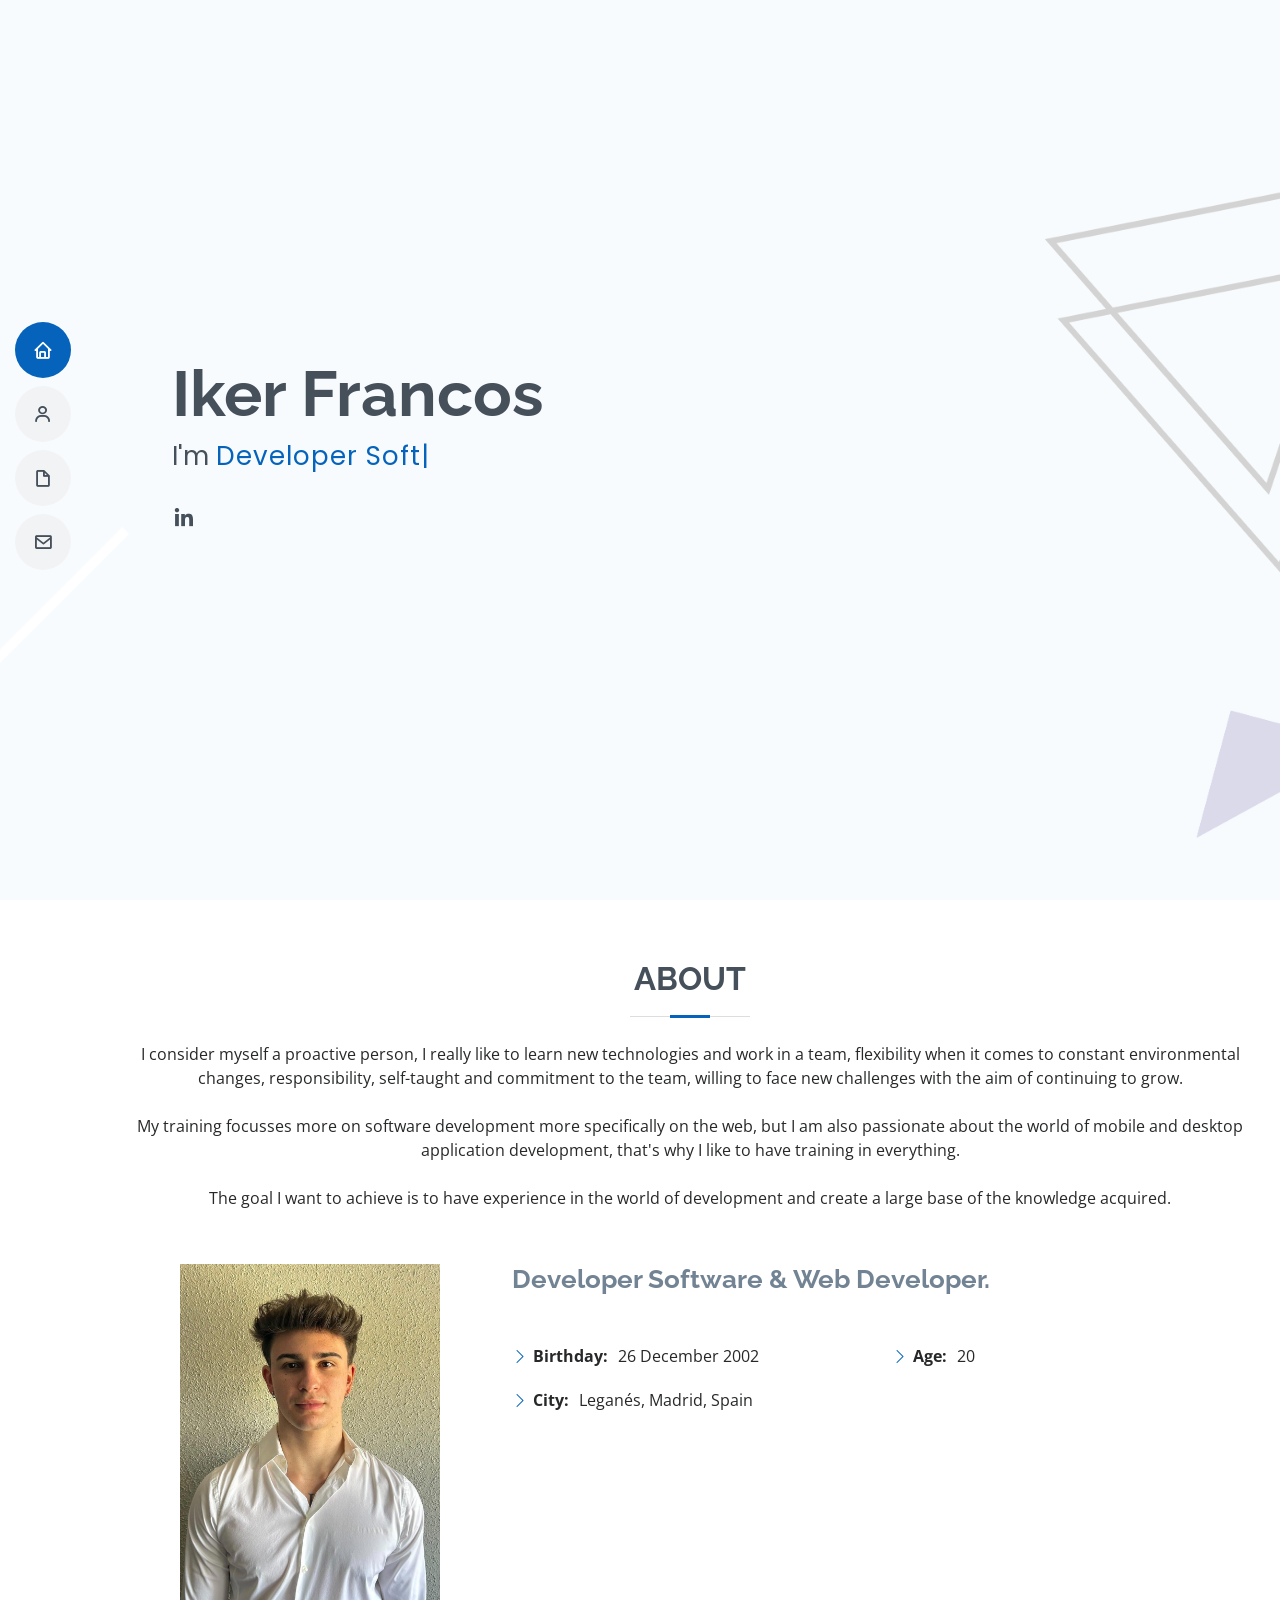
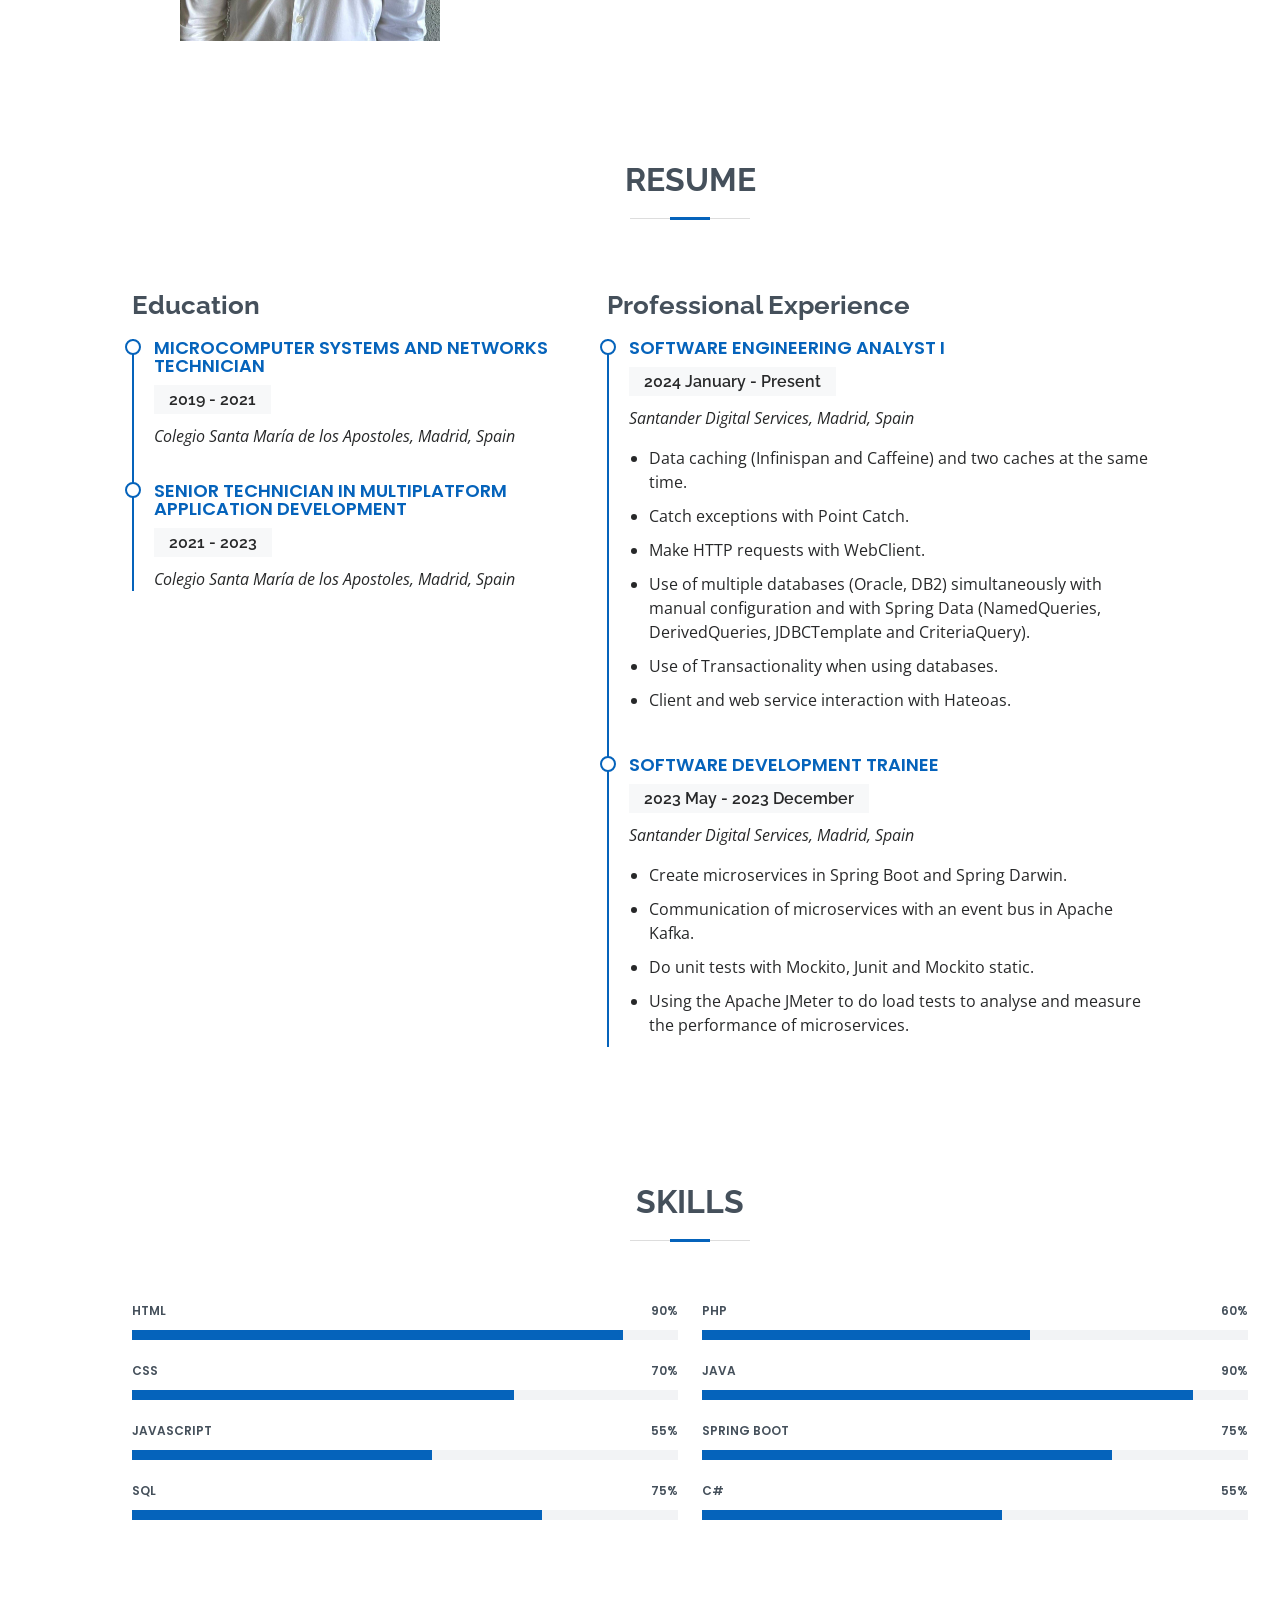
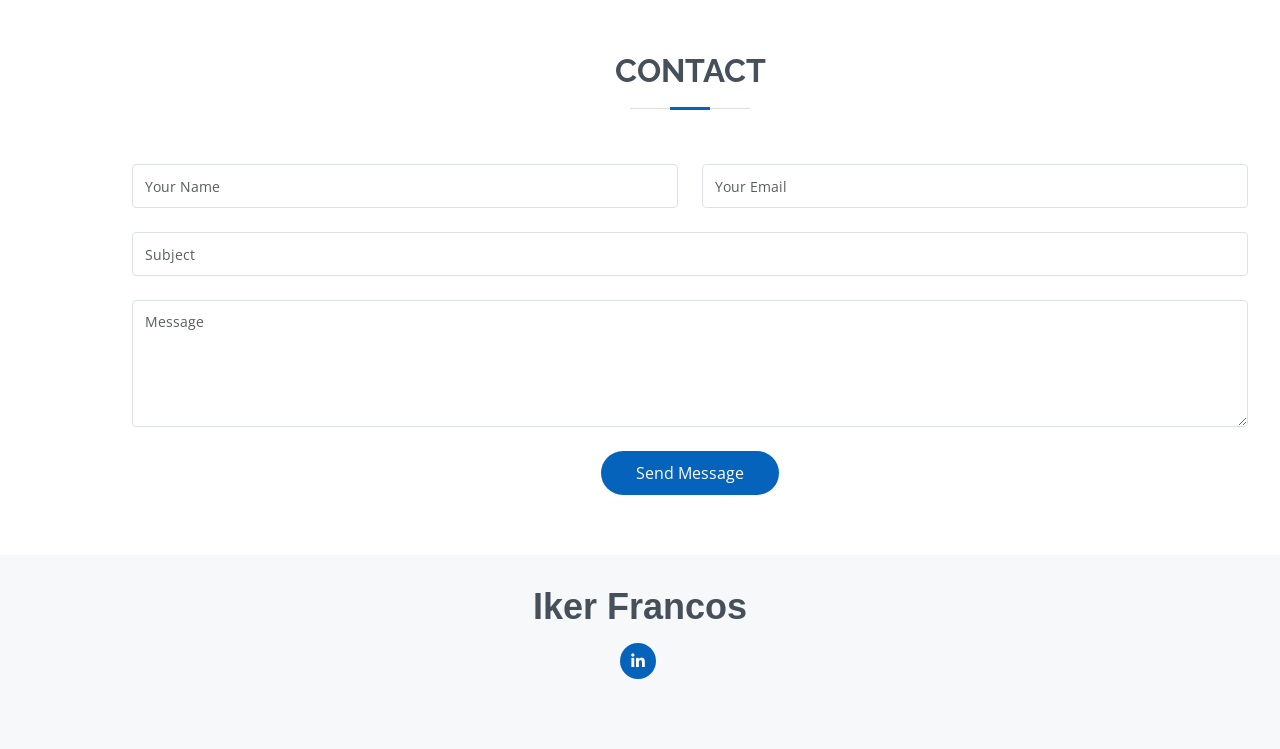
==== commit 64a9c9ca: "done" ====
--- a/index.html
+++ b/index.html
@@ -11,7 +11,7 @@
 
   <!-- Favicons -->
   <link href="assets/img/iconoPrincipal.png" rel="icon">
-  
+  <link href="assets/img/apple-touch-icon.png" rel="apple-touch-icon">
 
   <!-- Google Fonts -->
   <link href="https://fonts.googleapis.com/css?family=Open+Sans:300,300i,400,400i,600,600i,700,700i|Raleway:300,300i,400,400i,500,500i,600,600i,700,700i|Poppins:300,300i,400,400i,500,500i,600,600i,700,700i" rel="stylesheet">
@@ -27,14 +27,6 @@
   <!-- Template Main CSS File -->
   <link href="assets/css/style.css" rel="stylesheet">
 
-  <!-- =======================================================
-  * Template Name: MyResume
-  * Updated: Sep 18 2023 with Bootstrap v5.3.2
-  * Template URL: https://bootstrapmade.com/free-html-bootstrap-template-my-resume/
-  * Author: BootstrapMade.com
-  * License: https://bootstrapmade.com/license/
-  ======================================================== -->
-</head>
 
 <body>
 
@@ -49,6 +41,7 @@
         <li><a href="#hero" class="nav-link scrollto active"><i class="bx bx-home"></i> <span>Home</span></a></li>
         <li><a href="#about" class="nav-link scrollto"><i class="bx bx-user"></i> <span>About</span></a></li>
         <li><a href="#resume" class="nav-link scrollto"><i class="bx bx-file-blank"></i> <span>Resume</span></a></li>
+        <li><a href="#contact" class="nav-link scrollto"><i class="bx bx-envelope"></i> <span>Contact</span></a></li>
       </ul>
     </nav><!-- .nav-menu -->
 
@@ -60,7 +53,8 @@
       <h1>Iker Francos</h1>
       <p>I'm <span class="typed" data-typed-items="Developer Software, Web Developer"></span></p>
       <div class="social-links">
-        <a href="https://www.linkedin.com/in/iker-francos-216409196/" target="_blank" class="linkedin"><i class="bx bxl-linkedin"></i></a>
+        <a href="https://www.linkedin.com/in/iker-francos-216409196/" target="_blank" class="linkedin"><i
+            class="bx bxl-linkedin"></i></a>
       </div>
     </div>
   </section><!-- End Hero -->
@@ -73,15 +67,18 @@
 
         <div class="section-title">
           <h2>About</h2>
-          <p class="my-4">I consider myself a proactive person, I really like to learn new technologies and work in a team, 
-            flexibility when it comes to constant environmental changes, responsibility, 
-            self-taught and commitment to the team, willing to face new challenges with the aim of continuing to grow.</p>
-
-            <p class="my-4">My training focusses more on software development more specifically on the web, 
-              but I am also passionate about the world of mobile and desktop application development,
-               that's why I like to have training in everything.</p>
-            
-            <p class="my-4">The goal I want to achieve is to have experience in the world of development and create a large base of the knowledge acquired.</p>
+          <p class="my-4">I consider myself a proactive person, I really like to learn new technologies and work in a
+            team,
+            flexibility when it comes to constant environmental changes, responsibility,
+            self-taught and commitment to the team, willing to face new challenges with the aim of continuing to grow.
+          </p>
+
+          <p class="my-4">My training focusses more on software development more specifically on the web,
+            but I am also passionate about the world of mobile and desktop application development,
+            that's why I like to have training in everything.</p>
+
+          <p class="my-4">The goal I want to achieve is to have experience in the world of development and create a
+            large base of the knowledge acquired.</p>
         </div>
 
         <div class="row">
@@ -94,14 +91,13 @@
               <div class="col-lg-6">
                 <ul>
                   <li><i class="bi bi-chevron-right"></i> <strong>Birthday:</strong> <span>26 December 2002</span></li>
-                  <li><i class="bi bi-chevron-right"></i> <strong>City:</strong> <span>Leganés, Madrid, Spain</span></li>
-                  <li><i class="bi bi-chevron-right"></i> <strong>Phone:</strong> <span>+34 633 74 82 07</span></li>
+                  <li><i class="bi bi-chevron-right"></i> <strong>City:</strong> <span>Leganés, Madrid, Spain</span>
+                  </li>
                 </ul>
               </div>
               <div class="col-lg-6">
                 <ul>
                   <li><i class="bi bi-chevron-right"></i> <strong>Age:</strong> <span>20</span></li>
-                  <li><i class="bi bi-chevron-right"></i> <strong>Email:</strong> <span>ikerfrancos008@gmail.com</span></li>
                 </ul>
               </div>
             </div>
@@ -111,87 +107,6 @@
       </div>
     </section><!-- End About Section -->
 
-  
-    <!-- ======= Skills Section ======= -->
-    <section id="skills" class="skills section-bg">
-      <div class="container" data-aos="fade-up">
-
-        <div class="section-title">
-          <h2>Skills</h2>
-        </div>
-
-        <div class="row skills-content">
-
-          <div class="col-lg-6">
-
-            <div class="progress">
-              <span class="skill">HTML <i class="val">90%</i></span>
-              <div class="progress-bar-wrap">
-                <div class="progress-bar" role="progressbar" aria-valuenow="90" aria-valuemin="0" aria-valuemax="100"></div>
-              </div>
-            </div>
-
-            <div class="progress">
-              <span class="skill">CSS <i class="val">70%</i></span>
-              <div class="progress-bar-wrap">
-                <div class="progress-bar" role="progressbar" aria-valuenow="70" aria-valuemin="0" aria-valuemax="100"></div>
-              </div>
-            </div>
-
-            <div class="progress">
-              <span class="skill">JavaScript <i class="val">55%</i></span>
-              <div class="progress-bar-wrap">
-                <div class="progress-bar" role="progressbar" aria-valuenow="55" aria-valuemin="0" aria-valuemax="100"></div>
-              </div>
-            </div>
-
-            <div class="progress">
-              <span class="skill">SQL <i class="val">75%</i></span>
-              <div class="progress-bar-wrap">
-                <div class="progress-bar" role="progressbar" aria-valuenow="75" aria-valuemin="0" aria-valuemax="100"></div>
-              </div>
-            </div>
-
-          </div>
-
-          <div class="col-lg-6">
-
-            <div class="progress">
-              <span class="skill">PHP <i class="val">60%</i></span>
-              <div class="progress-bar-wrap">
-                <div class="progress-bar" role="progressbar" aria-valuenow="60" aria-valuemin="0" aria-valuemax="100"></div>
-              </div>
-            </div>
-
-            <div class="progress">
-              <span class="skill">Java <i class="val">90%</i></span>
-              <div class="progress-bar-wrap">
-                <div class="progress-bar" role="progressbar" aria-valuenow="90" aria-valuemin="0" aria-valuemax="100"></div>
-              </div>
-            </div>
-
-            <div class="progress">
-              <span class="skill">Spring boot <i class="val">75%</i></span>
-              <div class="progress-bar-wrap">
-                <div class="progress-bar" role="progressbar" aria-valuenow="75" aria-valuemin="0" aria-valuemax="100"></div>
-              </div>
-            </div>
-
-            <div class="progress">
-              <span class="skill">C# <i class="val">55%</i></span>
-              <div class="progress-bar-wrap">
-                <div class="progress-bar" role="progressbar" aria-valuenow="55" aria-valuemin="0" aria-valuemax="100"></div>
-              </div>
-            </div>
-
-          </div>
-
-        </div>
-
-      </div>
-    </section><!-- End Skills Section -->
-
-    <!-- ======= Resume Section ======= -->
     <section id="resume" class="resume">
       <div class="container" data-aos="fade-up">
 
@@ -213,31 +128,37 @@
               <p><em>Colegio Santa María de los Apostoles, Madrid, Spain</em></p>
             </div>
           </div>
-        
+
           <div class="col-lg-6">
             <h3 class="resume-title">Professional Experience</h3>
             <div class="resume-item">
+              <h4>Software Engineering Analyst I</h4>
+              <h5>2024 January - Present</h5>
+              <p><em>Santander Digital Services, Madrid, Spain </em></p>
+              <ul>
+                <li>Data caching (Infinispan and Caffeine) and two caches at the same time.</li>
+                <li>Catch exceptions with Point Catch.</li>
+                <li>Make HTTP requests with WebClient.</li>
+                <li>Use of multiple databases (Oracle, DB2) simultaneously with manual configuration and with Spring
+                  Data (NamedQueries, DerivedQueries, JDBCTemplate and CriteriaQuery).
+                </li>
+                <li>Use of Transactionality when using databases.</li>
+                <li>Client and web service interaction with Hateoas.
+                </li>
+              </ul>
+            </div>
+            <div class="resume-item">
               <h4>Software Development Trainee</h4>
-              <h5>2023 May - Present</h5>
+              <h5>2023 May - 2023 December</h5>
               <p><em>Santander Digital Services, Madrid, Spain </em></p>
               <ul>
                 <li>Create microservices in Spring Boot and Spring Darwin.</li>
                 <li>Communication of microservices with an event bus in Apache Kafka.</li>
                 <li>Do unit tests with Mockito, Junit and Mockito static.</li>
-                <li>Using the Apache JMeter to do load tests to analyse and measure the performance of microservices.</li>
+                <li>Using the Apache JMeter to do load tests to analyse and measure the performance of microservices.
+                </li>
               </ul>
             </div>
-            <div class="resume-item">
-              <h4>Computer Technician</h4>
-              <h5>2022 March - 2023 April</h5>
-              <p><em>SerMicro, Madrid, Spain</em></p>
-              <ul>
-                <li>Face-to-face technical support (weekends and holidays).</li>
-                <li>Resolve incidents with the ticketing service-now tool.</li>
-                <li>Equipment configuration for the user.</li>
-                <li>Check hardware.</li>
-              </ul>
-            </div>
           </div>
         </div>
       </div>
@@ -245,16 +166,147 @@
       </div>
     </section><!-- End Resume Section -->
 
+        <!-- ======= Skills Section ======= -->
+        <section id="skills" class="skills section-bg">
+          <div class="container" data-aos="fade-up">
+    
+            <div class="section-title">
+              <h2>Skills</h2>
+            </div>
+    
+            <div class="row skills-content">
+    
+              <div class="col-lg-6">
+    
+                <div class="progress">
+                  <span class="skill">HTML <i class="val">90%</i></span>
+                  <div class="progress-bar-wrap">
+                    <div class="progress-bar" role="progressbar" aria-valuenow="90" aria-valuemin="0" aria-valuemax="100">
+                    </div>
+                  </div>
+                </div>
+    
+                <div class="progress">
+                  <span class="skill">CSS <i class="val">70%</i></span>
+                  <div class="progress-bar-wrap">
+                    <div class="progress-bar" role="progressbar" aria-valuenow="70" aria-valuemin="0" aria-valuemax="100">
+                    </div>
+                  </div>
+                </div>
+    
+                <div class="progress">
+                  <span class="skill">JavaScript <i class="val">55%</i></span>
+                  <div class="progress-bar-wrap">
+                    <div class="progress-bar" role="progressbar" aria-valuenow="55" aria-valuemin="0" aria-valuemax="100">
+                    </div>
+                  </div>
+                </div>
+    
+                <div class="progress">
+                  <span class="skill">SQL <i class="val">75%</i></span>
+                  <div class="progress-bar-wrap">
+                    <div class="progress-bar" role="progressbar" aria-valuenow="75" aria-valuemin="0" aria-valuemax="100">
+                    </div>
+                  </div>
+                </div>
+    
+              </div>
+    
+              <div class="col-lg-6">
+    
+                <div class="progress">
+                  <span class="skill">PHP <i class="val">60%</i></span>
+                  <div class="progress-bar-wrap">
+                    <div class="progress-bar" role="progressbar" aria-valuenow="60" aria-valuemin="0" aria-valuemax="100">
+                    </div>
+                  </div>
+                </div>
+    
+                <div class="progress">
+                  <span class="skill">Java <i class="val">90%</i></span>
+                  <div class="progress-bar-wrap">
+                    <div class="progress-bar" role="progressbar" aria-valuenow="90" aria-valuemin="0" aria-valuemax="100">
+                    </div>
+                  </div>
+                </div>
+    
+                <div class="progress">
+                  <span class="skill">Spring boot <i class="val">75%</i></span>
+                  <div class="progress-bar-wrap">
+                    <div class="progress-bar" role="progressbar" aria-valuenow="75" aria-valuemin="0" aria-valuemax="100">
+                    </div>
+                  </div>
+                </div>
+    
+                <div class="progress">
+                  <span class="skill">C# <i class="val">55%</i></span>
+                  <div class="progress-bar-wrap">
+                    <div class="progress-bar" role="progressbar" aria-valuenow="55" aria-valuemin="0" aria-valuemax="100">
+                    </div>
+                  </div>
+                </div>
+    
+              </div>
+    
+            </div>
+    
+          </div>
+        </section><!-- End Skills Section -->
+
+
+    <!-- ======= Contact Section ======= -->
+    <section id="contact" class="contact">
+      <div class="container" data-aos="fade-up">
+
+        <div class="section-title">
+          <h2>Contact</h2>
+        </div>
+
+        <div class="row mt-1">
+
+          <div class="col-lg-12 mt-5 mt-lg-0">
+
+            <form action="forms/contact.php" method="post" role="form" class="php-email-form">
+              <div class="row">
+                <div class="col-md-6 form-group">
+                  <input type="text" name="name" class="form-control" id="name" placeholder="Your Name" required>
+                </div>
+                <div class="col-md-6 form-group mt-3 mt-md-0">
+                  <input type="email" class="form-control" name="email" id="email" placeholder="Your Email" required>
+                </div>
+              </div>
+              <div class="form-group mt-3">
+                <input type="text" class="form-control" name="subject" id="subject" placeholder="Subject" required>
+              </div>
+              <div class="form-group mt-3">
+                <textarea class="form-control" name="message" rows="5" placeholder="Message" required></textarea>
+              </div>
+              <div class="my-3">
+                <div class="loading">Loading</div>
+                <div class="error-message"></div>
+                <div class="sent-message">Your message has been sent. Thank you!</div>
+              </div>
+              <div class="text-center"><button type="submit">Send Message</button></div>
+            </form>
+
+          </div>
+
+        </div>
+
+      </div>
+    </section><!-- End Contact Section -->
+
   </main><!-- End #main -->
-    <!-- ======= Footer ======= -->
-    <footer id="footer">
-      <div class="container">
-        <h3>Iker Francos</h3>
-        <div class="social-links">
-          <a href="https://www.linkedin.com/in/iker-francos-216409196/" class="linkedin"><i class="bx bxl-linkedin"></i></a>
-        </div>
-      </div>
-    </footer><!-- End Footer -->
+
+  <footer id="footer">
+    <div class="container">
+      <h3>Iker Francos</h3>
+      <div class="social-links">
+        <a href="https://www.linkedin.com/in/iker-francos-216409196/" class="linkedin"><i
+            class="bx bxl-linkedin"></i></a>
+      </div>
+    </div>
+  </footer><!-- End Footer -->
 
   <div id="preloader"></div>
   <a href="#" class="back-to-top d-flex align-items-center justify-content-center"><i class="bi bi-arrow-up-short"></i></a>
@@ -268,6 +320,7 @@
   <script src="assets/vendor/swiper/swiper-bundle.min.js"></script>
   <script src="assets/vendor/typed.js/typed.umd.js"></script>
   <script src="assets/vendor/waypoints/noframework.waypoints.js"></script>
+  <script src="assets/vendor/php-email-form/validate.js"></script>
 
   <!-- Template Main JS File -->
   <script src="assets/js/main.js"></script>
--- a/assets/css/style.css
+++ b/assets/css/style.css
@@ -0,0 +1,1202 @@
+
+/*--------------------------------------------------------------
+# General
+--------------------------------------------------------------*/
+body {
+  font-family: "Open Sans", sans-serif;
+  color: #272829;
+}
+
+a {
+  color: #0563bb;
+  text-decoration: none;
+}
+
+a:hover {
+  color: #067ded;
+  text-decoration: none;
+}
+
+h1,
+h2,
+h3,
+h4,
+h5,
+h6 {
+  font-family: "Raleway", sans-serif;
+}
+
+/*--------------------------------------------------------------
+# Back to top button
+--------------------------------------------------------------*/
+.back-to-top {
+  position: fixed;
+  visibility: hidden;
+  opacity: 0;
+  right: 15px;
+  bottom: 15px;
+  z-index: 996;
+  background: #0563bb;
+  width: 40px;
+  height: 40px;
+  border-radius: 50px;
+  transition: all 0.4s;
+}
+
+.back-to-top i {
+  font-size: 28px;
+  color: #fff;
+  line-height: 0;
+}
+
+.back-to-top:hover {
+  background: #0678e3;
+  color: #fff;
+}
+
+.back-to-top.active {
+  visibility: visible;
+  opacity: 1;
+}
+
+/*--------------------------------------------------------------
+# Preloader
+--------------------------------------------------------------*/
+#preloader {
+  position: fixed;
+  top: 0;
+  left: 0;
+  right: 0;
+  bottom: 0;
+  z-index: 9999;
+  overflow: hidden;
+  background: #fff;
+}
+
+#preloader:before {
+  content: "";
+  position: fixed;
+  top: calc(50% - 30px);
+  left: calc(50% - 30px);
+  border: 6px solid #0563bb;
+  border-top-color: #fff;
+  border-bottom-color: #fff;
+  border-radius: 50%;
+  width: 60px;
+  height: 60px;
+  animation: animate-preloader 1s linear infinite;
+}
+
+@keyframes animate-preloader {
+  0% {
+    transform: rotate(0deg);
+  }
+
+  100% {
+    transform: rotate(360deg);
+  }
+}
+
+/*--------------------------------------------------------------
+# Disable aos animation delay on mobile devices
+--------------------------------------------------------------*/
+@media screen and (max-width: 768px) {
+  [data-aos-delay] {
+    transition-delay: 0 !important;
+  }
+}
+
+/*--------------------------------------------------------------
+# Header
+--------------------------------------------------------------*/
+#header {
+  position: fixed;
+  top: 0;
+  left: 0;
+  bottom: 0;
+  z-index: 9997;
+  transition: all 0.5s;
+  padding: 15px;
+  overflow-y: auto;
+}
+
+@media (max-width: 991px) {
+  #header {
+    width: 300px;
+    background: #fff;
+    border-right: 1px solid #e6e9ec;
+    left: -300px;
+  }
+}
+
+@media (min-width: 991px) {
+  #main {
+    margin-left: 100px;
+  }
+}
+
+/*--------------------------------------------------------------
+# Navigation Menu
+--------------------------------------------------------------*/
+/**
+* Desktop Navigation 
+*/
+.nav-menu {
+  padding: 0;
+  display: block;
+}
+
+.nav-menu * {
+  margin: 0;
+  padding: 0;
+  list-style: none;
+}
+
+.nav-menu>ul>li {
+  position: relative;
+  white-space: nowrap;
+}
+
+.nav-menu a,
+.nav-menu a:focus {
+  display: flex;
+  align-items: center;
+  color: #45505b;
+  padding: 10px 18px;
+  margin-bottom: 8px;
+  transition: 0.3s;
+  font-size: 15px;
+  border-radius: 50px;
+  background: #f2f3f5;
+  height: 56px;
+  width: 100%;
+  overflow: hidden;
+  transition: 0.3s;
+}
+
+.nav-menu a i,
+.nav-menu a:focus i {
+  font-size: 20px;
+}
+
+.nav-menu a span,
+.nav-menu a:focus span {
+  padding: 0 5px 0 7px;
+  color: #45505b;
+}
+
+@media (min-width: 992px) {
+
+  .nav-menu a,
+  .nav-menu a:focus {
+    width: 56px;
+  }
+
+  .nav-menu a span,
+  .nav-menu a:focus span {
+    display: none;
+    color: #fff;
+  }
+}
+
+.nav-menu a:hover,
+.nav-menu .active,
+.nav-menu .active:focus,
+.nav-menu li:hover>a {
+  color: #fff;
+  background: #0563bb;
+}
+
+.nav-menu a:hover span,
+.nav-menu .active span,
+.nav-menu .active:focus span,
+.nav-menu li:hover>a span {
+  color: #fff;
+}
+
+.nav-menu a:hover,
+.nav-menu li:hover>a {
+  width: 100%;
+  color: #fff;
+}
+
+.nav-menu a:hover span,
+.nav-menu li:hover>a span {
+  display: block;
+}
+
+/**
+* Mobile Navigation 
+*/
+.mobile-nav-toggle {
+  position: fixed;
+  right: 10px;
+  top: 10px;
+  z-index: 9998;
+  border: 0;
+  background: none;
+  font-size: 28px;
+  transition: all 0.4s;
+  outline: none !important;
+  line-height: 0;
+  cursor: pointer;
+  border-radius: 50px;
+  padding: 5px;
+}
+
+.mobile-nav-toggle i {
+  color: #45505b;
+}
+
+.mobile-nav-active {
+  overflow: hidden;
+}
+
+.mobile-nav-active #header {
+  left: 0;
+}
+
+.mobile-nav-active .mobile-nav-toggle {
+  color: #fff;
+  background-color: #0563bb;
+}
+
+/*--------------------------------------------------------------
+# Hero Section
+--------------------------------------------------------------*/
+#hero {
+  width: 100%;
+  height: 100vh;
+  background: url("../img/fondoPrincipal.png") top right no-repeat;
+  background-size: cover;
+  position: relative;
+}
+
+@media (min-width: 992px) {
+  #hero {
+    padding-left: 160px;
+  }
+}
+
+#hero:before {
+  content: "";
+  background: rgba(255, 255, 255, 0.8);
+  position: absolute;
+  bottom: 0;
+  top: 0;
+  left: 0;
+  right: 0;
+}
+
+#hero h1 {
+  margin: 0;
+  font-size: 64px;
+  font-weight: 700;
+  line-height: 56px;
+  color: #45505b;
+}
+
+#hero p {
+  color: #45505b;
+  margin: 15px 0 0 0;
+  font-size: 26px;
+  font-family: "Poppins", sans-serif;
+}
+
+#hero p span {
+  color: #0563bb;
+  letter-spacing: 1px;
+}
+
+#hero .social-links {
+  margin-top: 30px;
+}
+
+#hero .social-links a {
+  font-size: 24px;
+  display: inline-block;
+  color: #45505b;
+  line-height: 1;
+  margin-right: 20px;
+  transition: 0.3s;
+}
+
+#hero .social-links a:hover {
+  color: #0563bb;
+}
+
+@media (max-width: 992px) {
+  #hero {
+    text-align: center;
+  }
+
+  #hero h1 {
+    font-size: 32px;
+    line-height: 36px;
+  }
+
+  #hero p {
+    margin-top: 10px;
+    font-size: 20px;
+    line-height: 24px;
+  }
+}
+
+/*--------------------------------------------------------------
+# Sections General
+--------------------------------------------------------------*/
+section {
+  padding: 60px 0;
+  overflow: hidden;
+}
+
+.section-title {
+  text-align: center;
+  padding-bottom: 30px;
+}
+
+.section-title h2 {
+  font-size: 32px;
+  font-weight: bold;
+  text-transform: uppercase;
+  margin-bottom: 20px;
+  padding-bottom: 20px;
+  position: relative;
+  color: #45505b;
+}
+
+.section-title h2::before {
+  content: "";
+  position: absolute;
+  display: block;
+  width: 120px;
+  height: 1px;
+  background: #ddd;
+  bottom: 1px;
+  left: calc(50% - 60px);
+}
+
+.section-title h2::after {
+  content: "";
+  position: absolute;
+  display: block;
+  width: 40px;
+  height: 3px;
+  background: #0563bb;
+  bottom: 0;
+  left: calc(50% - 20px);
+}
+
+.section-title p {
+  margin-bottom: 0;
+}
+
+/*--------------------------------------------------------------
+# About
+--------------------------------------------------------------*/
+.about .content h3 {
+  font-weight: 700;
+  font-size: 26px;
+  color: #728394;
+}
+
+.about .content ul {
+  list-style: none;
+  padding: 0;
+}
+
+.about .content ul li {
+  margin-bottom: 20px;
+  display: flex;
+  align-items: center;
+}
+
+.about .content ul strong {
+  margin-right: 10px;
+}
+
+.about .content ul i {
+  font-size: 16px;
+  margin-right: 5px;
+  color: #0563bb;
+  line-height: 0;
+}
+
+.about .content p:last-child {
+  margin-bottom: 0;
+}
+
+/*--------------------------------------------------------------
+# Facts
+--------------------------------------------------------------*/
+.facts .count-box {
+  padding: 30px 30px 25px 30px;
+  margin-top: 30px;
+  width: 100%;
+  position: relative;
+  text-align: center;
+  background: #fff;
+}
+
+.facts .count-box i {
+  position: absolute;
+  top: -25px;
+  left: 50%;
+  transform: translateX(-50%);
+  font-size: 24px;
+  background: #0563bb;
+  color: #fff;
+  border-radius: 50px;
+  display: inline-flex;
+  align-items: center;
+  justify-content: center;
+  width: 48px;
+  height: 48px;
+}
+
+.facts .count-box span {
+  font-size: 36px;
+  display: block;
+  font-weight: 600;
+  color: #011426;
+}
+
+.facts .count-box p {
+  padding: 0;
+  margin: 0;
+  font-family: "Raleway", sans-serif;
+  font-size: 14px;
+}
+
+/*--------------------------------------------------------------
+# Akills
+--------------------------------------------------------------*/
+.skills .progress {
+  height: 60px;
+  display: block;
+  background: none;
+  border-radius: 0;
+}
+
+.skills .progress .skill {
+  padding: 10px 0;
+  margin: 0;
+  text-transform: uppercase;
+  display: block;
+  font-weight: 600;
+  font-family: "Poppins", sans-serif;
+  color: #45505b;
+}
+
+.skills .progress .skill .val {
+  float: right;
+  font-style: normal;
+}
+
+.skills .progress-bar-wrap {
+  background: #f2f3f5;
+}
+
+.skills .progress-bar {
+  width: 1px;
+  height: 10px;
+  transition: 0.9s;
+  background-color: #0563bb;
+}
+
+/*--------------------------------------------------------------
+# Resume
+--------------------------------------------------------------*/
+.resume .resume-title {
+  font-size: 26px;
+  font-weight: 700;
+  margin-top: 20px;
+  margin-bottom: 20px;
+  color: #45505b;
+}
+
+.resume .resume-item {
+  padding: 0 0 20px 20px;
+  margin-top: -2px;
+  border-left: 2px solid #0563bb;
+  position: relative;
+}
+
+.resume .resume-item h4 {
+  line-height: 18px;
+  font-size: 18px;
+  font-weight: 600;
+  text-transform: uppercase;
+  font-family: "Poppins", sans-serif;
+  color: #0563bb;
+  margin-bottom: 10px;
+}
+
+.resume .resume-item h5 {
+  font-size: 16px;
+  background: #f7f8f9;
+  padding: 5px 15px;
+  display: inline-block;
+  font-weight: 600;
+  margin-bottom: 10px;
+}
+
+.resume .resume-item ul {
+  padding-left: 20px;
+}
+
+.resume .resume-item ul li {
+  padding-bottom: 10px;
+}
+
+.resume .resume-item:last-child {
+  padding-bottom: 0;
+}
+
+.resume .resume-item::before {
+  content: "";
+  position: absolute;
+  width: 16px;
+  height: 16px;
+  border-radius: 50px;
+  left: -9px;
+  top: 0;
+  background: #fff;
+  border: 2px solid #0563bb;
+}
+
+/*--------------------------------------------------------------
+# Portfolio
+--------------------------------------------------------------*/
+.portfolio .portfolio-item {
+  margin-bottom: 30px;
+}
+
+.portfolio #portfolio-flters {
+  padding: 0;
+  margin: 0 auto 25px auto;
+  list-style: none;
+  text-align: center;
+  background: #fff;
+  border-radius: 50px;
+  padding: 2px 15px;
+}
+
+.portfolio #portfolio-flters li {
+  cursor: pointer;
+  display: inline-block;
+  padding: 10px 15px;
+  font-size: 14px;
+  font-weight: 600;
+  line-height: 1;
+  text-transform: uppercase;
+  color: #272829;
+  margin-bottom: 5px;
+  transition: all 0.3s ease-in-out;
+}
+
+.portfolio #portfolio-flters li:hover,
+.portfolio #portfolio-flters li.filter-active {
+  color: #0563bb;
+}
+
+.portfolio #portfolio-flters li:last-child {
+  margin-right: 0;
+}
+
+.portfolio .portfolio-wrap {
+  transition: 0.3s;
+  position: relative;
+  overflow: hidden;
+  z-index: 1;
+  background: rgba(69, 80, 91, 0.8);
+}
+
+.portfolio .portfolio-wrap::before {
+  content: "";
+  background: rgba(255, 255, 255, 0.7);
+  position: absolute;
+  left: 30px;
+  right: 30px;
+  top: 30px;
+  bottom: 30px;
+  transition: all ease-in-out 0.3s;
+  z-index: 2;
+  opacity: 0;
+}
+
+.portfolio .portfolio-wrap .portfolio-info {
+  opacity: 0;
+  position: absolute;
+  top: 0;
+  left: 0;
+  right: 0;
+  bottom: 0;
+  text-align: center;
+  z-index: 3;
+  transition: all ease-in-out 0.3s;
+  display: flex;
+  flex-direction: column;
+  justify-content: center;
+  align-items: center;
+}
+
+.portfolio .portfolio-wrap .portfolio-info::before {
+  display: block;
+  content: "";
+  width: 48px;
+  height: 48px;
+  position: absolute;
+  top: 35px;
+  left: 35px;
+  border-top: 3px solid #d7dce1;
+  border-left: 3px solid #d7dce1;
+  transition: all 0.5s ease 0s;
+  z-index: 9994;
+}
+
+.portfolio .portfolio-wrap .portfolio-info::after {
+  display: block;
+  content: "";
+  width: 48px;
+  height: 48px;
+  position: absolute;
+  bottom: 35px;
+  right: 35px;
+  border-bottom: 3px solid #d7dce1;
+  border-right: 3px solid #d7dce1;
+  transition: all 0.5s ease 0s;
+  z-index: 9994;
+}
+
+.portfolio .portfolio-wrap .portfolio-info h4 {
+  font-size: 20px;
+  color: #45505b;
+  font-weight: 600;
+}
+
+.portfolio .portfolio-wrap .portfolio-info p {
+  color: #45505b;
+  font-size: 14px;
+  text-transform: uppercase;
+  padding: 0;
+  margin: 0;
+}
+
+.portfolio .portfolio-wrap .portfolio-links {
+  text-align: center;
+  z-index: 4;
+}
+
+.portfolio .portfolio-wrap .portfolio-links a {
+  color: #45505b;
+  margin: 0 2px;
+  font-size: 28px;
+  display: inline-block;
+  transition: 0.3s;
+}
+
+.portfolio .portfolio-wrap .portfolio-links a:hover {
+  color: #148af9;
+}
+
+.portfolio .portfolio-wrap:hover::before {
+  top: 0;
+  left: 0;
+  right: 0;
+  bottom: 0;
+  opacity: 1;
+}
+
+.portfolio .portfolio-wrap:hover .portfolio-info {
+  opacity: 1;
+}
+
+.portfolio .portfolio-wrap:hover .portfolio-info::before {
+  top: 15px;
+  left: 15px;
+}
+
+.portfolio .portfolio-wrap:hover .portfolio-info::after {
+  bottom: 15px;
+  right: 15px;
+}
+
+/*--------------------------------------------------------------
+# Portfolio Details
+--------------------------------------------------------------*/
+.portfolio-details {
+  padding-top: 40px;
+}
+
+.portfolio-details .portfolio-details-slider img {
+  width: 100%;
+}
+
+.portfolio-details .portfolio-details-slider .swiper-pagination {
+  margin-top: 20px;
+  position: relative;
+}
+
+.portfolio-details .portfolio-details-slider .swiper-pagination .swiper-pagination-bullet {
+  width: 12px;
+  height: 12px;
+  background-color: #fff;
+  opacity: 1;
+  border: 1px solid #0563bb;
+}
+
+.portfolio-details .portfolio-details-slider .swiper-pagination .swiper-pagination-bullet-active {
+  background-color: #0563bb;
+}
+
+.portfolio-details .portfolio-info {
+  padding: 30px;
+  box-shadow: 0px 0 30px rgba(69, 80, 91, 0.08);
+}
+
+.portfolio-details .portfolio-info h3 {
+  font-size: 22px;
+  font-weight: 700;
+  margin-bottom: 20px;
+  padding-bottom: 20px;
+  border-bottom: 1px solid #eee;
+}
+
+.portfolio-details .portfolio-info ul {
+  list-style: none;
+  padding: 0;
+  font-size: 15px;
+}
+
+.portfolio-details .portfolio-info ul li+li {
+  margin-top: 10px;
+}
+
+.portfolio-details .portfolio-description {
+  padding-top: 30px;
+}
+
+.portfolio-details .portfolio-description h2 {
+  font-size: 26px;
+  font-weight: 700;
+  margin-bottom: 20px;
+}
+
+.portfolio-details .portfolio-description p {
+  padding: 0;
+}
+
+/*--------------------------------------------------------------
+# Services
+--------------------------------------------------------------*/
+.services .icon-box {
+  text-align: center;
+  padding: 70px 20px 80px 20px;
+  transition: all ease-in-out 0.3s;
+  background: #fff;
+  box-shadow: 0px 5px 90px 0px rgba(110, 123, 131, 0.05);
+}
+
+.services .icon-box .icon {
+  margin: 0 auto;
+  width: 100px;
+  height: 100px;
+  display: flex;
+  align-items: center;
+  justify-content: center;
+  transition: ease-in-out 0.3s;
+  position: relative;
+}
+
+.services .icon-box .icon i {
+  font-size: 36px;
+  transition: 0.5s;
+  position: relative;
+}
+
+.services .icon-box .icon svg {
+  position: absolute;
+  top: 0;
+  left: 0;
+}
+
+.services .icon-box .icon svg path {
+  transition: 0.5s;
+  fill: #f5f5f5;
+}
+
+.services .icon-box h4 {
+  font-weight: 600;
+  margin: 10px 0 15px 0;
+  font-size: 22px;
+}
+
+.services .icon-box h4 a {
+  color: #45505b;
+  transition: ease-in-out 0.3s;
+}
+
+.services .icon-box p {
+  line-height: 24px;
+  font-size: 14px;
+  margin-bottom: 0;
+}
+
+.services .icon-box:hover {
+  border-color: #fff;
+  box-shadow: 0px 0 35px 0 rgba(0, 0, 0, 0.08);
+}
+
+.services .iconbox-blue i {
+  color: #47aeff;
+}
+
+.services .iconbox-blue:hover .icon i {
+  color: #fff;
+}
+
+.services .iconbox-blue:hover .icon path {
+  fill: #47aeff;
+}
+
+.services .iconbox-orange i {
+  color: #ffa76e;
+}
+
+.services .iconbox-orange:hover .icon i {
+  color: #fff;
+}
+
+.services .iconbox-orange:hover .icon path {
+  fill: #ffa76e;
+}
+
+.services .iconbox-pink i {
+  color: #e80368;
+}
+
+.services .iconbox-pink:hover .icon i {
+  color: #fff;
+}
+
+.services .iconbox-pink:hover .icon path {
+  fill: #e80368;
+}
+
+.services .iconbox-yellow i {
+  color: #ffbb2c;
+}
+
+.services .iconbox-yellow:hover .icon i {
+  color: #fff;
+}
+
+.services .iconbox-yellow:hover .icon path {
+  fill: #ffbb2c;
+}
+
+.services .iconbox-red i {
+  color: #ff5828;
+}
+
+.services .iconbox-red:hover .icon i {
+  color: #fff;
+}
+
+.services .iconbox-red:hover .icon path {
+  fill: #ff5828;
+}
+
+.services .iconbox-teal i {
+  color: #11dbcf;
+}
+
+.services .iconbox-teal:hover .icon i {
+  color: #fff;
+}
+
+.services .iconbox-teal:hover .icon path {
+  fill: #11dbcf;
+}
+
+/*--------------------------------------------------------------
+# Testimonials
+--------------------------------------------------------------*/
+.testimonials .section-header {
+  margin-bottom: 40px;
+}
+
+.testimonials .testimonials-carousel,
+.testimonials .testimonials-slider {
+  overflow: hidden;
+}
+
+.testimonials .testimonial-item {
+  text-align: center;
+}
+
+.testimonials .testimonial-item .testimonial-img {
+  width: 120px;
+  border-radius: 50%;
+  border: 4px solid #fff;
+  margin: 0 auto;
+}
+
+.testimonials .testimonial-item h3 {
+  font-size: 20px;
+  font-weight: bold;
+  margin: 10px 0 5px 0;
+  color: #111;
+}
+
+.testimonials .testimonial-item h4 {
+  font-size: 14px;
+  color: #999;
+  margin: 0 0 15px 0;
+}
+
+.testimonials .testimonial-item .quote-icon-left,
+.testimonials .testimonial-item .quote-icon-right {
+  color: #90c8fc;
+  font-size: 26px;
+}
+
+.testimonials .testimonial-item .quote-icon-left {
+  display: inline-block;
+  left: -5px;
+  position: relative;
+}
+
+.testimonials .testimonial-item .quote-icon-right {
+  display: inline-block;
+  right: -5px;
+  position: relative;
+  top: 10px;
+}
+
+.testimonials .testimonial-item p {
+  font-style: italic;
+  margin: 0 auto 15px auto;
+}
+
+.testimonials .swiper-pagination {
+  margin-top: 20px;
+  position: relative;
+}
+
+.testimonials .swiper-pagination .swiper-pagination-bullet {
+  width: 12px;
+  height: 12px;
+  background-color: #fff;
+  opacity: 1;
+  border: 1px solid #0563bb;
+}
+
+.testimonials .swiper-pagination .swiper-pagination-bullet-active {
+  background-color: #0563bb;
+}
+
+@media (min-width: 992px) {
+  .testimonials .testimonial-item p {
+    width: 80%;
+  }
+}
+
+/*--------------------------------------------------------------
+# Contact
+--------------------------------------------------------------*/
+.contact .info {
+  width: 100%;
+  background: #fff;
+}
+
+.contact .info i {
+  font-size: 20px;
+  color: #0563bb;
+  float: left;
+  width: 44px;
+  height: 44px;
+  background: #eef7ff;
+  display: flex;
+  justify-content: center;
+  align-items: center;
+  border-radius: 50px;
+  transition: all 0.3s ease-in-out;
+}
+
+.contact .info h4 {
+  padding: 0 0 0 60px;
+  font-size: 22px;
+  font-weight: 600;
+  margin-bottom: 5px;
+  color: #45505b;
+}
+
+.contact .info p {
+  padding: 0 0 0 60px;
+  margin-bottom: 0;
+  font-size: 14px;
+  color: #728394;
+}
+
+.contact .info .email,
+.contact .info .phone {
+  margin-top: 40px;
+}
+
+.contact .info .email:hover i,
+.contact .info .address:hover i,
+.contact .info .phone:hover i {
+  background: #0563bb;
+  color: #fff;
+}
+
+.contact .php-email-form {
+  width: 100%;
+  background: #fff;
+}
+
+.contact .php-email-form .form-group {
+  padding-bottom: 8px;
+}
+
+.contact .php-email-form .error-message {
+  display: none;
+  color: #fff;
+  background: #ed3c0d;
+  text-align: left;
+  padding: 15px;
+  font-weight: 600;
+}
+
+.contact .php-email-form .error-message br+br {
+  margin-top: 25px;
+}
+
+.contact .php-email-form .sent-message {
+  display: none;
+  color: #fff;
+  background: #18d26e;
+  text-align: center;
+  padding: 15px;
+  font-weight: 600;
+}
+
+.contact .php-email-form .loading {
+  display: none;
+  background: #fff;
+  text-align: center;
+  padding: 15px;
+}
+
+.contact .php-email-form .loading:before {
+  content: "";
+  display: inline-block;
+  border-radius: 50%;
+  width: 24px;
+  height: 24px;
+  margin: 0 10px -6px 0;
+  border: 3px solid #18d26e;
+  border-top-color: #eee;
+  animation: animate-loading 1s linear infinite;
+}
+
+.contact .php-email-form input,
+.contact .php-email-form textarea {
+  border-radius: 4px;
+  box-shadow: none;
+  font-size: 14px;
+}
+
+.contact .php-email-form input[type=text],
+.contact .php-email-form input[type=email] {
+  height: 44px;
+}
+
+.contact .php-email-form textarea {
+  padding: 10px 12px;
+}
+
+.contact .php-email-form button[type=submit] {
+  background: #0563bb;
+  border: 0;
+  padding: 10px 35px;
+  color: #fff;
+  transition: 0.4s;
+  border-radius: 50px;
+}
+
+.contact .php-email-form button[type=submit]:hover {
+  background: #0678e3;
+}
+
+@keyframes animate-loading {
+  0% {
+    transform: rotate(0deg);
+  }
+
+  100% {
+    transform: rotate(360deg);
+  }
+}
+
+/*--------------------------------------------------------------
+# Footer
+--------------------------------------------------------------*/
+#footer {
+  background: #f7f8f9;
+  color: #45505b;
+  font-size: 14px;
+  text-align: center;
+  padding: 30px 0;
+}
+
+#footer h3 {
+  font-size: 36px;
+  font-weight: 700;
+  position: relative;
+  font-family: "Poppins", sans-serif;
+  padding: 0;
+  margin: 0 0 15px 0;
+}
+
+#footer p {
+  font-size: 15;
+  font-style: italic;
+  padding: 0;
+  margin: 0 0 40px 0;
+}
+
+#footer .social-links {
+  margin: 0 0 40px 0;
+}
+
+#footer .social-links a {
+  font-size: 18px;
+  display: inline-block;
+  background: #0563bb;
+  color: #fff;
+  line-height: 1;
+  padding: 8px 0;
+  margin-right: 4px;
+  border-radius: 50%;
+  text-align: center;
+  width: 36px;
+  height: 36px;
+  transition: 0.3s;
+}
+
+#footer .social-links a:hover {
+  background: #0678e3;
+  color: #fff;
+  text-decoration: none;
+}
+
+#footer .copyright {
+  margin: 0 0 5px 0;
+}
+
+#footer .credits {
+  font-size: 13px;
+}
